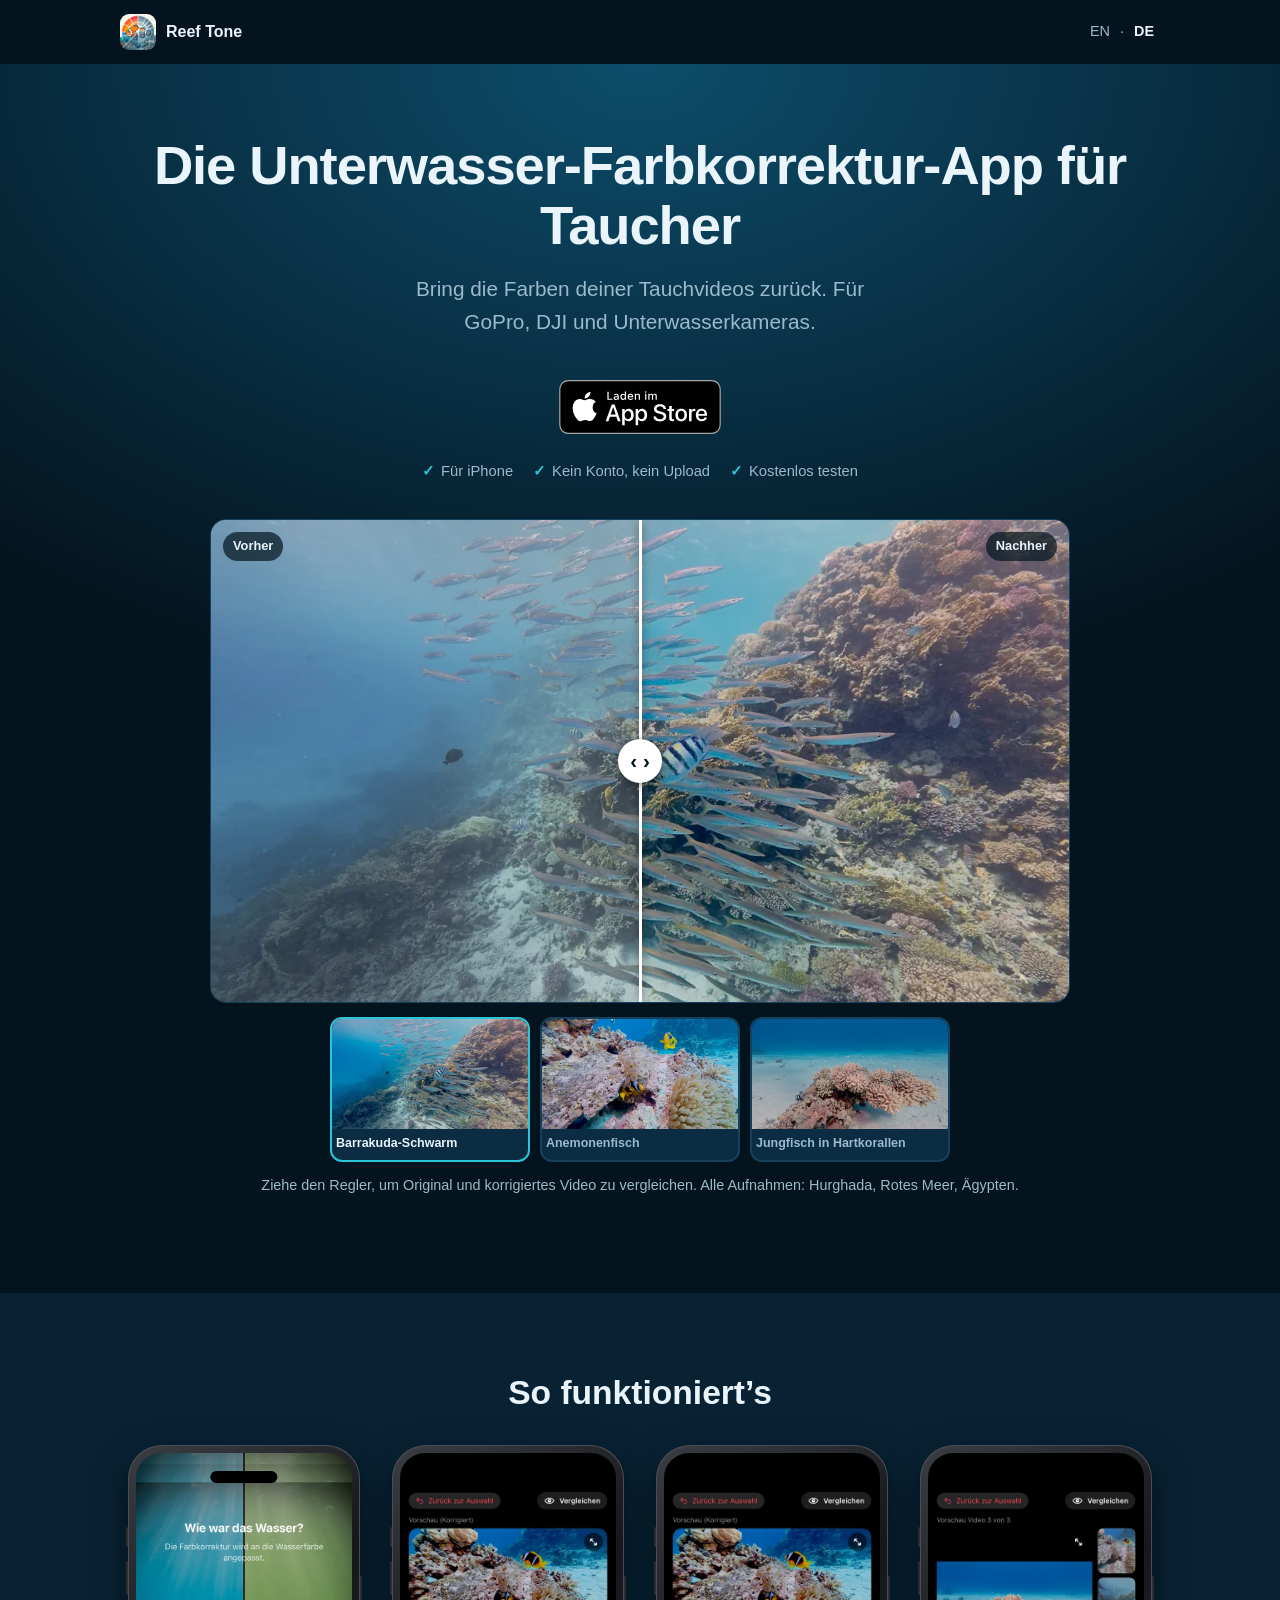
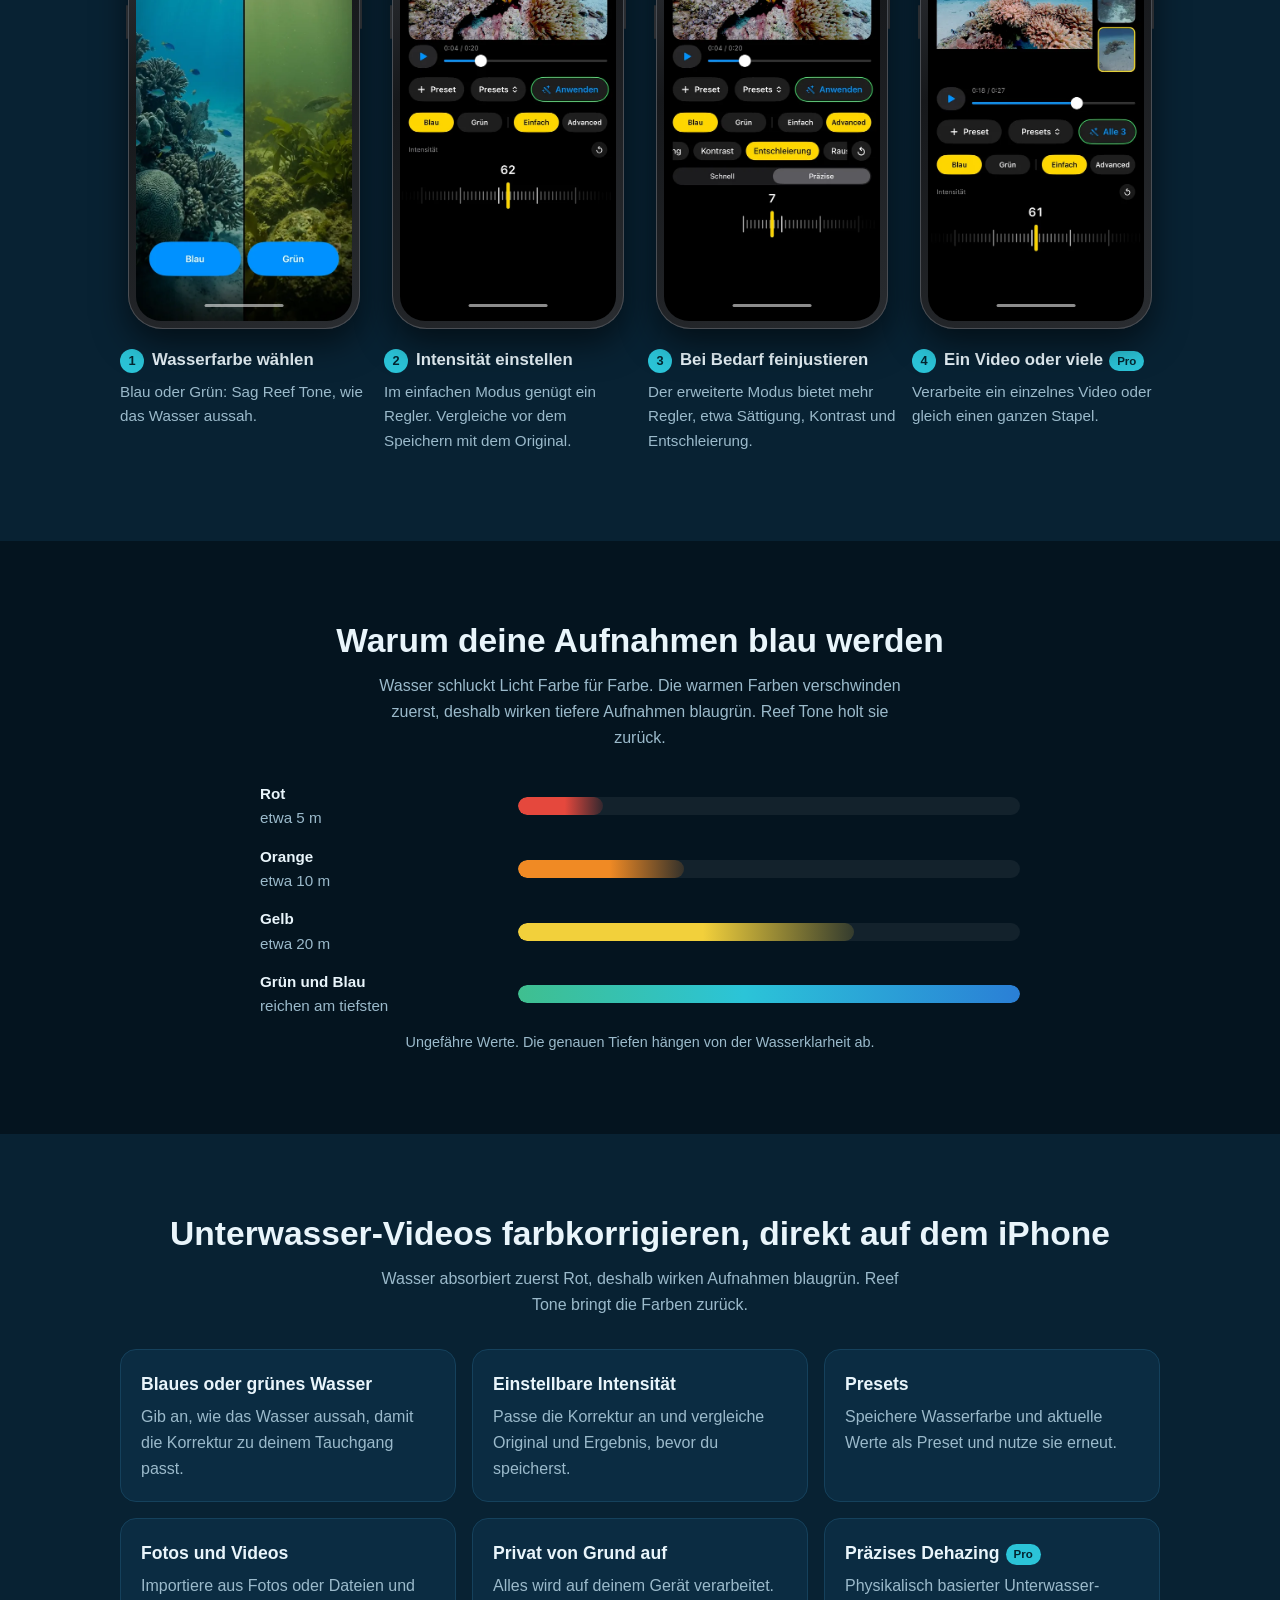
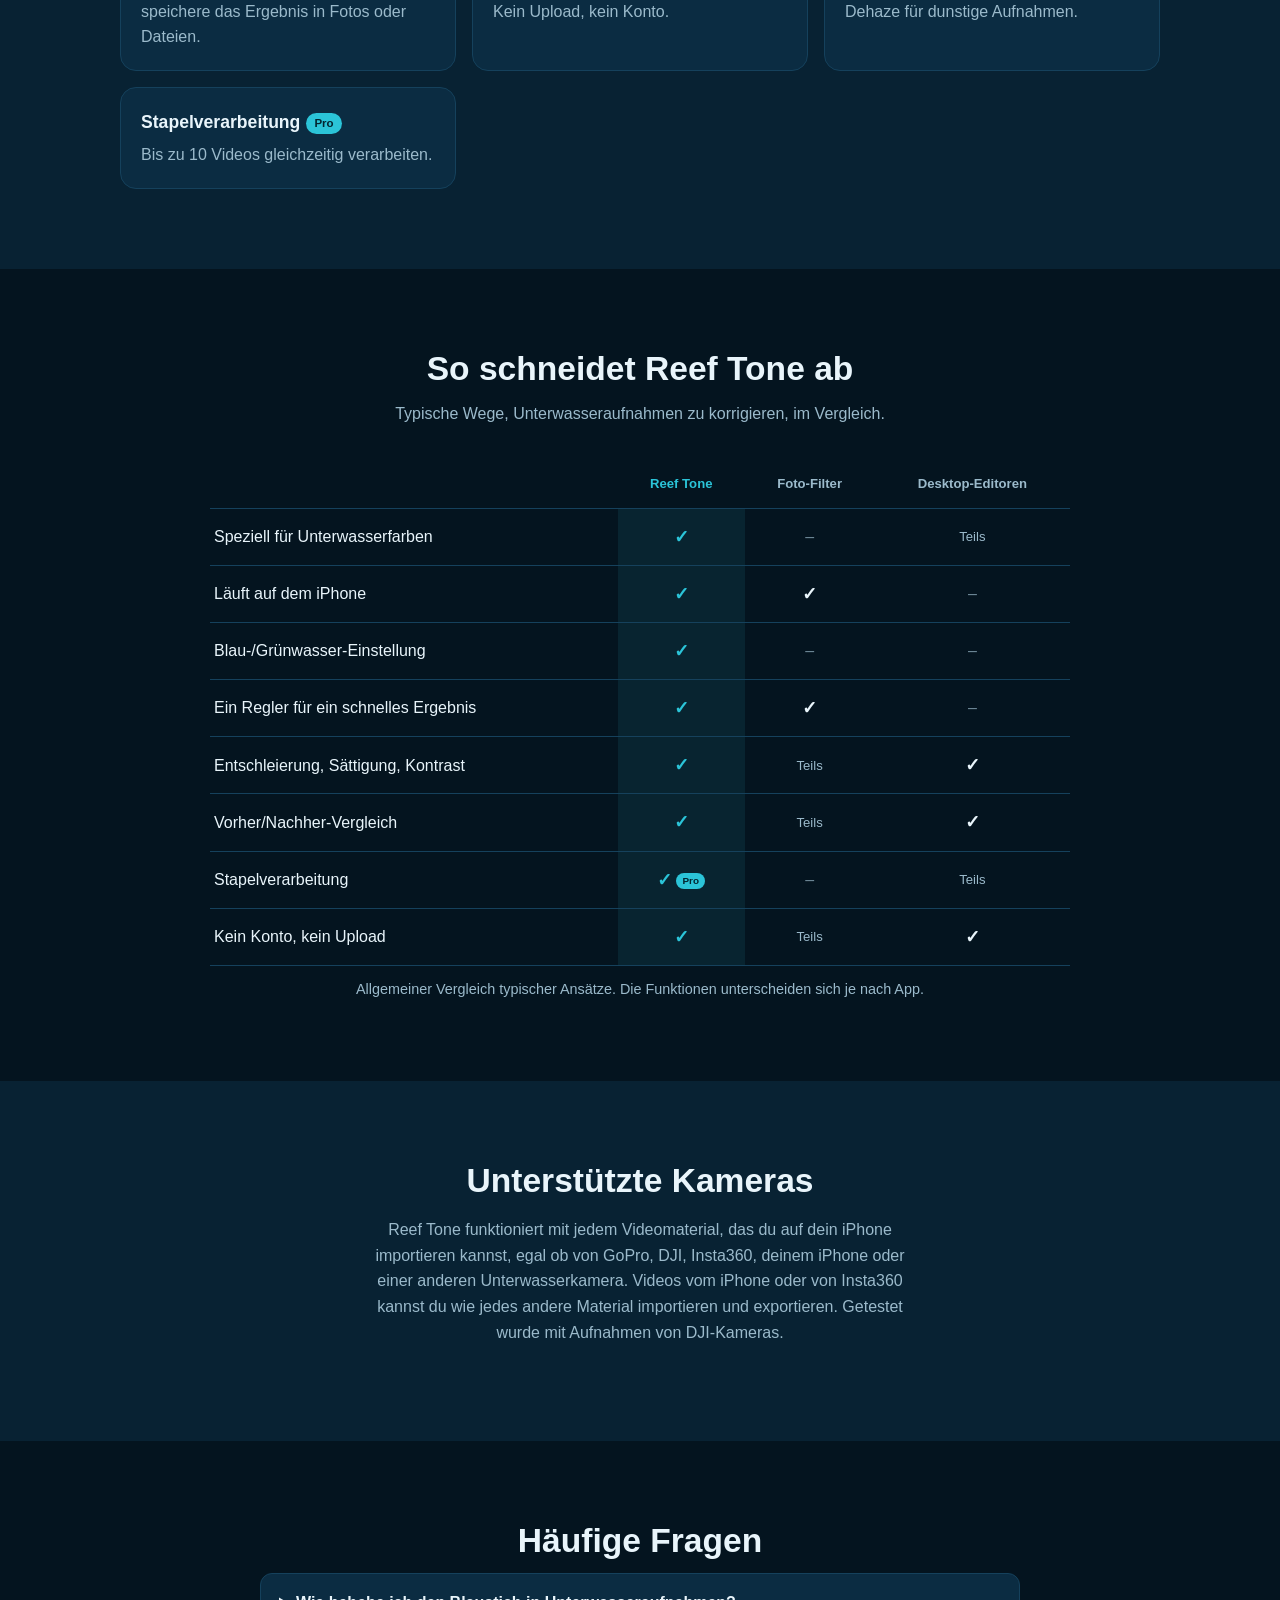
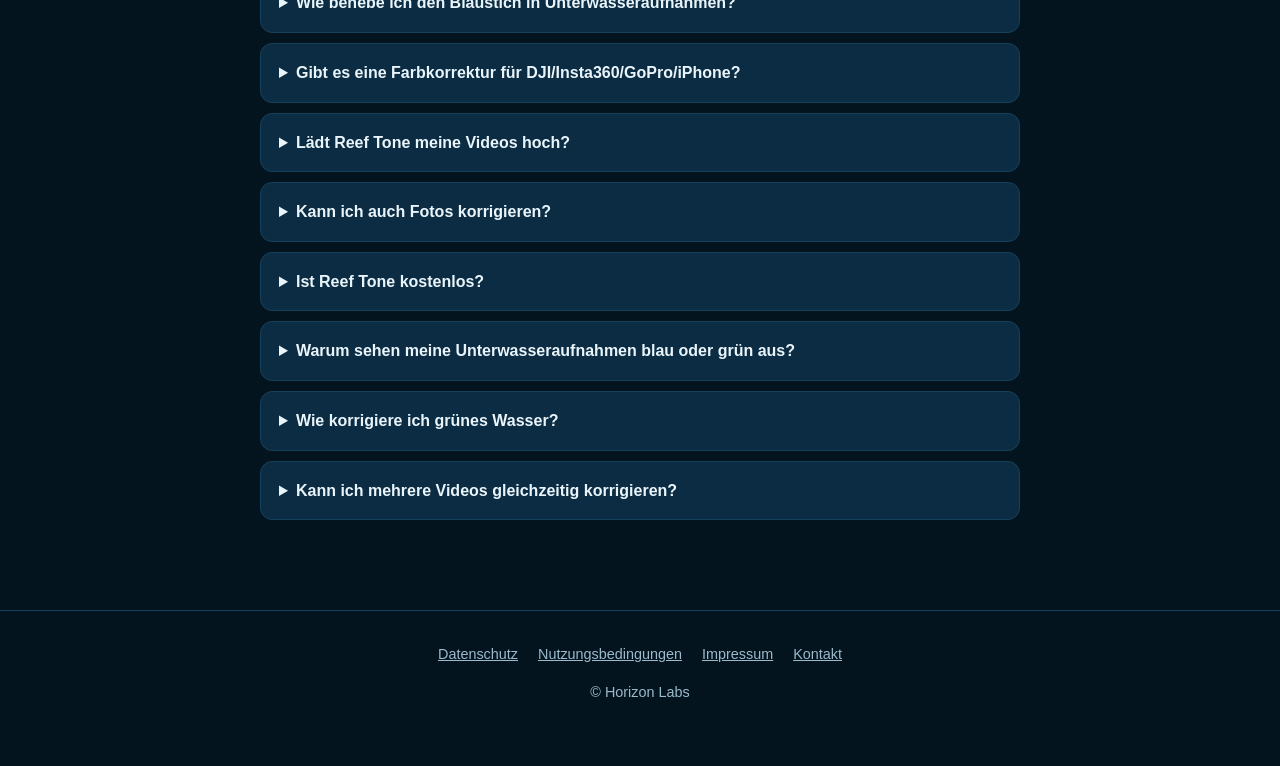
==== de/index.html @ a7989f88 "Switch site to custom domain reeftone.app" ====
<!doctype html>
<html lang="de">
<head>
<meta charset="utf-8">
<meta name="viewport" content="width=device-width, initial-scale=1">
<title>Reef Tone – Unterwasser-Farbkorrektur-App für Taucher</title>
<meta name="description" content="Bring die Farben deiner Tauchvideos zurück. Reef Tone korrigiert Unterwasser-Videos von GoPro, DJI und Unterwasserkameras direkt auf dem iPhone.">
<meta name="apple-itunes-app" content="app-id=6819774243, affiliate-data=pt=128971192&amp;ct=ReefTone_Landingpage">
<meta name="theme-color" content="#04141f">
<link rel="canonical" href="https://reeftone.app/de/">
<link rel="alternate" hreflang="en" href="https://reeftone.app/">
<link rel="alternate" hreflang="de" href="https://reeftone.app/de/">
<link rel="alternate" hreflang="x-default" href="https://reeftone.app/">
<meta property="og:type" content="website">
<meta property="og:site_name" content="Reef Tone">
<meta property="og:title" content="Reef Tone – Unterwasser-Farbkorrektur-App für Taucher">
<meta property="og:description" content="Bring die Farben deiner Tauchvideos zurück. Reef Tone korrigiert Unterwasser-Videos von GoPro, DJI und Unterwasserkameras direkt auf dem iPhone.">
<meta property="og:url" content="https://reeftone.app/de/">
<meta property="og:image" content="https://reeftone.app/assets/og-de.jpg">
<meta property="og:image:width" content="1200">
<meta property="og:image:height" content="630">
<meta property="og:image:alt" content="Reef Tone: Unterwasseraufnahme vor und nach der Farbkorrektur">
<meta property="og:locale" content="de_DE">
<meta property="og:locale:alternate" content="en_US">
<meta name="twitter:card" content="summary_large_image">
<meta name="twitter:title" content="Reef Tone – Unterwasser-Farbkorrektur-App für Taucher">
<meta name="twitter:description" content="Bring die Farben deiner Tauchvideos zurück. Reef Tone korrigiert Unterwasser-Videos von GoPro, DJI und Unterwasserkameras direkt auf dem iPhone.">
<meta name="twitter:image" content="https://reeftone.app/assets/og-de.jpg">
<script type="application/ld+json">
{
  "@context": "https://schema.org",
  "@graph": [
    {
      "@type": "SoftwareApplication",
      "name": "Reef Tone",
      "applicationCategory": "MultimediaApplication",
      "operatingSystem": "iOS",
      "description": "Farbkorrektur für Unterwasser-Videos und -Fotos. Wähle blaues oder grünes Wasser, stelle die Intensität ein und speichere das Ergebnis. Verarbeitung auf deinem Gerät.",
      "inLanguage": "de",
      "url": "https://reeftone.app/de/",
      "image": "https://reeftone.app/assets/app-icon-512.jpg",
      "installUrl": "https://apps.apple.com/app/id6819774243",
      "author": {
        "@type": "Organization",
        "name": "Horizon Labs"
      },
      "offers": {
        "@type": "Offer",
        "price": "0",
        "priceCurrency": "USD"
      },
      "screenshot": [
        "https://reeftone.app/assets/app-de-1.webp",
        "https://reeftone.app/assets/app-de-2.webp",
        "https://reeftone.app/assets/app-de-3.webp",
        "https://reeftone.app/assets/app-de-4.webp"
      ]
    },
    {
      "@type": "FAQPage",
      "inLanguage": "de",
      "mainEntity": [
        {
          "@type": "Question",
          "name": "Wie behebe ich den Blaustich in Unterwasseraufnahmen?",
          "acceptedAnswer": {
            "@type": "Answer",
            "text": "Importiere dein Video, wähle blaues oder grünes Wasser, stelle die Intensität ein und prüfe das Ergebnis im Vorher-Nachher-Vergleich. Wasser absorbiert zuerst rotes Licht, deshalb wirken unbearbeitete Aufnahmen blaugrün; Reef Tone gleicht das aus."
          }
        },
        {
          "@type": "Question",
          "name": "Gibt es eine Farbkorrektur für DJI/Insta360/GoPro/iPhone?",
          "acceptedAnswer": {
            "@type": "Answer",
            "text": "Ja. Reef Tone funktioniert mit jedem Videomaterial, das du aus Fotos oder Dateien importierst, und ist daher nicht an eine Kamera gebunden. Getestet wurde mit Aufnahmen von DJI-Kameras."
          }
        },
        {
          "@type": "Question",
          "name": "Lädt Reef Tone meine Videos hoch?",
          "acceptedAnswer": {
            "@type": "Answer",
            "text": "Nein. Fotos und Videos werden auf deinem Gerät verarbeitet. Es gibt keinen Upload und kein Konto."
          }
        },
        {
          "@type": "Question",
          "name": "Kann ich auch Fotos korrigieren?",
          "acceptedAnswer": {
            "@type": "Answer",
            "text": "Ja. Du kannst Fotos und Videos importieren. Das Ergebnis wird nur gespeichert, wenn du es selbst in deiner Fotomediathek oder in Dateien sicherst."
          }
        },
        {
          "@type": "Question",
          "name": "Ist Reef Tone kostenlos?",
          "acceptedAnswer": {
            "@type": "Answer",
            "text": "Die kostenlose Version ist in der Anzahl exportierbarer Videos begrenzt. Reef Tone Pro schaltet unbegrenzte Videos, präzises Dehazing und Stapelverarbeitung frei, als Abo oder Einmalkauf. Aktuelle Preise findest du im App Store."
          }
        },
        {
          "@type": "Question",
          "name": "Warum sehen meine Unterwasseraufnahmen blau oder grün aus?",
          "acceptedAnswer": {
            "@type": "Answer",
            "text": "Wasser schluckt Licht Farbe für Farbe. Rot verschwindet zuerst (nach etwa 5 m), danach Orange und Gelb, deshalb wirken tiefere Aufnahmen blaugrün. Reef Tone gleicht die verlorenen Farben aus."
          }
        },
        {
          "@type": "Question",
          "name": "Wie korrigiere ich grünes Wasser?",
          "acceptedAnswer": {
            "@type": "Answer",
            "text": "Wähle Grün, wenn das Wasser grün aussah. Reef Tone passt die Korrektur dann an grünes Wasser an. Du kannst die Intensität feinjustieren und das Ergebnis vor dem Speichern mit dem Vorher/Nachher-Vergleich prüfen."
          }
        },
        {
          "@type": "Question",
          "name": "Kann ich mehrere Videos gleichzeitig korrigieren?",
          "acceptedAnswer": {
            "@type": "Answer",
            "text": "Ja. Mit Reef Tone Pro verarbeitest du bis zu 10 Videos auf einmal im Stapel."
          }
        }
      ]
    }
  ]
}
</script>
<link rel="icon" href="../favicon.ico" sizes="any">
<link rel="icon" href="../favicon-32.png" type="image/png" sizes="32x32">
<link rel="apple-touch-icon" href="../apple-touch-icon.png">
<link rel="stylesheet" href="../style.css?v=8">
</head>
<body>
<a class="skip" href="#main">Zum Inhalt springen</a>

<header class="site-header">
  <div class="wrap">
    <a class="brand" href="./"><img src="../assets/app-icon.jpg" width="36" height="36" alt="">Reef Tone</a>
    <p class="lang" style="margin:0"><a href="../" hreflang="en" lang="en">EN</a> · <a href="./" hreflang="de" lang="de" aria-current="true">DE</a></p>
  </div>
</header>

<main id="main">
  <section class="hero" aria-labelledby="hero-title">
    <div class="wrap">
      <h1 id="hero-title">Die Unterwasser-Farbkorrektur-App für Taucher</h1>
      <p class="subline">Bring die Farben deiner Tauchvideos zurück. Für GoPro, DJI und Unterwasserkameras.</p>
      <a class="store-badge" href="https://apps.apple.com/de/app/apple-store/id6819774243?pt=128971192&amp;ct=ReefTone_Landingpage&amp;mt=8"><img src="../assets/app-store-badge-de.svg" width="162" height="54" alt="Laden im App Store"></a>
      <ul class="checks"><li>Für iPhone</li><li>Kein Konto, kein Upload</li><li>Kostenlos testen</li></ul>
      <div class="ba">
        <img class="ba-after" src="../assets/after-1280.webp" srcset="../assets/after-1280.webp 1280w, ../assets/after-1920.webp 1920w" sizes="(min-width: 900px) 860px, calc(100vw - 40px)" width="1920" height="1080" fetchpriority="high" alt="Riff mit einem Barrakuda-Schwarm, mit Reef Tone korrigiert: klarere Farben und mehr Kontrast">
        <img class="ba-before" src="../assets/before-1280.webp" srcset="../assets/before-1280.webp 1280w, ../assets/before-1920.webp 1920w" sizes="(min-width: 900px) 860px, calc(100vw - 40px)" width="1920" height="1080" alt="Riff mit einem Barrakuda-Schwarm, Originalaufnahme mit Blaugrau-Stich und Dunst">
        <span class="tag l">Vorher</span><span class="tag r">Nachher</span>
        <input type="range" min="0" max="100" value="50" aria-label="Vorher-Nachher-Vergleich">
      </div>

      <div class="thumbs" role="group" aria-label="Beispiel wählen"><button type="button" class="thumb" data-before="../assets/before" data-after="../assets/after" data-alt-before="Riff mit einem Barrakuda-Schwarm, Originalaufnahme mit Blaugrau-Stich und Dunst" data-alt-after="Riff mit einem Barrakuda-Schwarm, mit Reef Tone korrigiert: klarere Farben und mehr Kontrast" aria-pressed="true"><img src="../assets/thumb-barracuda.jpg" width="160" height="90" alt=""><span>Barrakuda-Schwarm</span></button><button type="button" class="thumb" data-before="../assets/ex-clown-before" data-after="../assets/ex-clown-after" data-alt-before="Anemonenfisch an einer Anemone, Originalaufnahme mit Blaugrün-Stich" data-alt-after="Anemonenfisch an einer Anemone, mit Reef Tone korrigiert: natürliche Farben zurück" aria-pressed="false"><img src="../assets/thumb-clown.jpg" width="160" height="90" alt=""><span>Anemonenfisch</span></button><button type="button" class="thumb" data-before="../assets/ex-juv-before" data-after="../assets/ex-juv-after" data-alt-before="Jungfisch über Hartkorallen, Originalaufnahme mit Blaustich" data-alt-after="Jungfisch über Hartkorallen, mit Reef Tone korrigiert: warme Farben zurück" aria-pressed="false"><img src="../assets/thumb-juv.jpg" width="160" height="90" alt=""><span>Jungfisch in Hartkorallen</span></button></div>
      <p class="caption">Ziehe den Regler, um Original und korrigiertes Video zu vergleichen. Alle Aufnahmen: Hurghada, Rotes Meer, Ägypten.</p>
    </div>
  </section>

  <section id="how" aria-labelledby="how-title">
    <div class="wrap">
      <h2 id="how-title">So funktioniert’s</h2>
      <ol class="steps">
        <li class="step"><div class="phone"><i class="b1"></i><i class="b2"></i><i class="b3"></i><i class="pw"></i><img src="../assets/app-de-1.webp?v=3" width="520" height="1127" loading="lazy" alt="Reef Tone fragt „Wie war das Wasser?“ mit den Auswahlfeldern Blau und Grün"></div><h3><span class="num">1</span>Wasserfarbe wählen</h3><p>Blau oder Grün: Sag Reef Tone, wie das Wasser aussah.</p></li>
        <li class="step"><div class="phone"><i class="b1"></i><i class="b2"></i><i class="b3"></i><i class="pw"></i><img src="../assets/app-de-2.webp?v=3" width="520" height="1127" loading="lazy" alt="Reef-Tone-Vorschau einer Anemonenfisch-Szene mit Intensitätsregler im einfachen Modus"></div><h3><span class="num">2</span>Intensität einstellen</h3><p>Im einfachen Modus genügt ein Regler. Vergleiche vor dem Speichern mit dem Original.</p></li>
        <li class="step"><div class="phone"><i class="b1"></i><i class="b2"></i><i class="b3"></i><i class="pw"></i><img src="../assets/app-de-3.webp?v=3" width="520" height="1127" loading="lazy" alt="Reef Tone im erweiterten Modus mit Reglern für Entschleierung"></div><h3><span class="num">3</span>Bei Bedarf feinjustieren</h3><p>Der erweiterte Modus bietet mehr Regler, etwa Sättigung, Kontrast und Entschleierung.</p></li>
        <li class="step"><div class="phone"><i class="b1"></i><i class="b2"></i><i class="b3"></i><i class="pw"></i><img src="../assets/app-de-4.webp?v=3" width="520" height="1127" loading="lazy" alt="Reef-Tone-Stapelvorschau, Video 3 von 3, mit der Schaltfläche Alle 3"></div><h3><span class="num">4</span>Ein Video oder viele<span class="badge">Pro</span></h3><p>Verarbeite ein einzelnes Video oder gleich einen ganzen Stapel.</p></li>
      </ol>
    </div>
  </section>

  <section id="why" aria-labelledby="why-title">
    <div class="wrap">
      <h2 id="why-title">Warum deine Aufnahmen blau werden</h2>
      <p class="lead">Wasser schluckt Licht Farbe für Farbe. Die warmen Farben verschwinden zuerst, deshalb wirken tiefere Aufnahmen blaugrün. Reef Tone holt sie zurück.</p>
      <ul class="depth" aria-label="Tiefe">
        <li class="depth-row"><span class="depth-label"><strong>Rot</strong> <span>etwa 5 m</span></span><span class="depth-track"><span class="depth-bar red" style="width:17%"></span></span></li>
        <li class="depth-row"><span class="depth-label"><strong>Orange</strong> <span>etwa 10 m</span></span><span class="depth-track"><span class="depth-bar orange" style="width:33%"></span></span></li>
        <li class="depth-row"><span class="depth-label"><strong>Gelb</strong> <span>etwa 20 m</span></span><span class="depth-track"><span class="depth-bar yellow" style="width:67%"></span></span></li>
        <li class="depth-row"><span class="depth-label"><strong>Grün und Blau</strong> <span>reichen am tiefsten</span></span><span class="depth-track"><span class="depth-bar blue" style="width:100%"></span></span></li>
      </ul>
      <p class="caption">Ungefähre Werte. Die genauen Tiefen hängen von der Wasserklarheit ab.</p>
    </div>
  </section>

  <section id="features" aria-labelledby="features-title">
    <div class="wrap">
      <h2 id="features-title">Unterwasser-Videos farbkorrigieren, direkt auf dem iPhone</h2>
      <p class="lead">Wasser absorbiert zuerst Rot, deshalb wirken Aufnahmen blaugrün. Reef Tone bringt die Farben zurück.</p>
      <ul class="grid">
        <li class="card"><h3>Blaues oder grünes Wasser</h3><p>Gib an, wie das Wasser aussah, damit die Korrektur zu deinem Tauchgang passt.</p></li>
        <li class="card"><h3>Einstellbare Intensität</h3><p>Passe die Korrektur an und vergleiche Original und Ergebnis, bevor du speicherst.</p></li>
        <li class="card"><h3>Presets</h3><p>Speichere Wasserfarbe und aktuelle Werte als Preset und nutze sie erneut.</p></li>
        <li class="card"><h3>Fotos und Videos</h3><p>Importiere aus Fotos oder Dateien und speichere das Ergebnis in Fotos oder Dateien.</p></li>
        <li class="card"><h3>Privat von Grund auf</h3><p>Alles wird auf deinem Gerät verarbeitet. Kein Upload, kein Konto.</p></li>
        <li class="card"><h3>Präzises Dehazing<span class="badge">Pro</span></h3><p>Physikalisch basierter Unterwasser-Dehaze für dunstige Aufnahmen.</p></li>
        <li class="card"><h3>Stapelverarbeitung<span class="badge">Pro</span></h3><p>Bis zu 10 Videos gleichzeitig verarbeiten.</p></li>
      </ul>
    </div>
  </section>

  <section id="compare-table" aria-labelledby="cmp-title">
    <div class="wrap">
      <h2 id="cmp-title">So schneidet Reef Tone ab</h2>
      <p class="lead">Typische Wege, Unterwasseraufnahmen zu korrigieren, im Vergleich.</p>
      <div class="table-wrap">
        <table class="cmp">
          <caption class="sr">Vergleich</caption>
          <thead><tr><td></td><th scope="col" class="us">Reef Tone</th><th scope="col">Foto-Filter</th><th scope="col">Desktop-Editoren</th></tr></thead>
          <tbody>
          <tr><th scope="row">Speziell für Unterwasserfarben</th><td class="y" aria-label="Ja">&#10003;</td><td class="n" aria-label="Nein">&ndash;</td><td class="s">Teils</td></tr>
          <tr><th scope="row">Läuft auf dem iPhone</th><td class="y" aria-label="Ja">&#10003;</td><td class="y" aria-label="Ja">&#10003;</td><td class="n" aria-label="Nein">&ndash;</td></tr>
          <tr><th scope="row">Blau-/Grünwasser-Einstellung</th><td class="y" aria-label="Ja">&#10003;</td><td class="n" aria-label="Nein">&ndash;</td><td class="n" aria-label="Nein">&ndash;</td></tr>
          <tr><th scope="row">Ein Regler für ein schnelles Ergebnis</th><td class="y" aria-label="Ja">&#10003;</td><td class="y" aria-label="Ja">&#10003;</td><td class="n" aria-label="Nein">&ndash;</td></tr>
          <tr><th scope="row">Entschleierung, Sättigung, Kontrast</th><td class="y" aria-label="Ja">&#10003;</td><td class="s">Teils</td><td class="y" aria-label="Ja">&#10003;</td></tr>
          <tr><th scope="row">Vorher/Nachher-Vergleich</th><td class="y" aria-label="Ja">&#10003;</td><td class="s">Teils</td><td class="y" aria-label="Ja">&#10003;</td></tr>
          <tr><th scope="row">Stapelverarbeitung</th><td class="y" aria-label="Ja">&#10003;<span class="badge">Pro</span></td><td class="n" aria-label="Nein">&ndash;</td><td class="s">Teils</td></tr>
          <tr><th scope="row">Kein Konto, kein Upload</th><td class="y" aria-label="Ja">&#10003;</td><td class="s">Teils</td><td class="y" aria-label="Ja">&#10003;</td></tr>
          </tbody>
        </table>
      </div>
      <p class="caption">Allgemeiner Vergleich typischer Ansätze. Die Funktionen unterscheiden sich je nach App.</p>
    </div>
  </section>

  <section id="cameras" aria-labelledby="cameras-title">
    <div class="wrap">
      <h2 id="cameras-title">Unterstützte Kameras</h2>
      <div class="cameras">
        <p>Reef Tone funktioniert mit jedem Videomaterial, das du auf dein iPhone importieren kannst, egal ob von GoPro, DJI, Insta360, deinem iPhone oder einer anderen Unterwasserkamera. Videos vom iPhone oder von Insta360 kannst du wie jedes andere Material importieren und exportieren. Getestet wurde mit Aufnahmen von DJI-Kameras.</p>
      </div>
    </div>
  </section>

  <section id="faq" aria-labelledby="faq-title">
    <div class="wrap">
      <h2 id="faq-title">Häufige Fragen</h2>
      <div class="faq">
        <details><summary>Wie behebe ich den Blaustich in Unterwasseraufnahmen?</summary><p>Importiere dein Video, wähle blaues oder grünes Wasser, stelle die Intensität ein und prüfe das Ergebnis im Vorher-Nachher-Vergleich. Wasser absorbiert zuerst rotes Licht, deshalb wirken unbearbeitete Aufnahmen blaugrün; Reef Tone gleicht das aus.</p></details>
        <details><summary>Gibt es eine Farbkorrektur für DJI/Insta360/GoPro/iPhone?</summary><p>Ja. Reef Tone funktioniert mit jedem Videomaterial, das du aus Fotos oder Dateien importierst, und ist daher nicht an eine Kamera gebunden. Getestet wurde mit Aufnahmen von DJI-Kameras.</p></details>
        <details><summary>Lädt Reef Tone meine Videos hoch?</summary><p>Nein. Fotos und Videos werden auf deinem Gerät verarbeitet. Es gibt keinen Upload und kein Konto.</p></details>
        <details><summary>Kann ich auch Fotos korrigieren?</summary><p>Ja. Du kannst Fotos und Videos importieren. Das Ergebnis wird nur gespeichert, wenn du es selbst in deiner Fotomediathek oder in Dateien sicherst.</p></details>
        <details><summary>Ist Reef Tone kostenlos?</summary><p>Die kostenlose Version ist in der Anzahl exportierbarer Videos begrenzt. Reef Tone Pro schaltet unbegrenzte Videos, präzises Dehazing und Stapelverarbeitung frei, als Abo oder Einmalkauf. Aktuelle Preise findest du im App Store.</p></details>
        <details><summary>Warum sehen meine Unterwasseraufnahmen blau oder grün aus?</summary><p>Wasser schluckt Licht Farbe für Farbe. Rot verschwindet zuerst (nach etwa 5 m), danach Orange und Gelb, deshalb wirken tiefere Aufnahmen blaugrün. Reef Tone gleicht die verlorenen Farben aus.</p></details>
        <details><summary>Wie korrigiere ich grünes Wasser?</summary><p>Wähle Grün, wenn das Wasser grün aussah. Reef Tone passt die Korrektur dann an grünes Wasser an. Du kannst die Intensität feinjustieren und das Ergebnis vor dem Speichern mit dem Vorher/Nachher-Vergleich prüfen.</p></details>
        <details><summary>Kann ich mehrere Videos gleichzeitig korrigieren?</summary><p>Ja. Mit Reef Tone Pro verarbeitest du bis zu 10 Videos auf einmal im Stapel.</p></details>
      </div>
    </div>
  </section>
</main>

<footer class="site-footer">
  <div class="wrap">
    <nav aria-label="Rechtliches">
      <a href="https://horizonlabsdev.github.io/ReefTone/privacy.html">Datenschutz</a>
      <a href="https://horizonlabsdev.github.io/ReefTone/terms.html">Nutzungsbedingungen</a>
      <a href="impressum.html">Impressum</a>
      <a href="mailto:horizonlabs.dev@gmail.com">Kontakt</a>
    </nav>
    <p>&copy; Horizon Labs</p>
  </div>
</footer>
<script>
document.querySelectorAll('.ba').forEach(function (el) {
  var r = el.querySelector('input');
  r.addEventListener('input', function () { el.style.setProperty('--pos', r.value + '%'); });
});
document.querySelectorAll('.thumb').forEach(function (btn) {
  btn.addEventListener('click', function () {
    var ba = document.querySelector('.ba'), a = ba.querySelector('.ba-after'), b = ba.querySelector('.ba-before');
    var d = btn.dataset;
    a.src = d.after + '-1280.webp'; a.srcset = d.after + '-1280.webp 1280w, ' + d.after + '-1920.webp 1920w'; a.alt = d.altAfter;
    b.src = d.before + '-1280.webp'; b.srcset = d.before + '-1280.webp 1280w, ' + d.before + '-1920.webp 1920w'; b.alt = d.altBefore;
    document.querySelectorAll('.thumb').forEach(function (t) { t.setAttribute('aria-pressed', t === btn ? 'true' : 'false'); });
  });
});
</script>
</body>
</html>
---- style.css ----
/* Reef Tone landing page – plain CSS, system fonts, mobile-first */
:root {
  --bg: #04141f;
  --bg-2: #082233;
  --card: #0b2c42;
  --line: #15415c;
  --text: #e9f5fb;
  --muted: #9bbacb;
  --accent: #2bc4d8;
  --accent-ink: #032530;
  --radius: 16px;
  --max: 1080px;
  --font: -apple-system, BlinkMacSystemFont, "Segoe UI", Roboto, "Helvetica Neue", Arial, sans-serif;
}

*, *::before, *::after { box-sizing: border-box; }
html { scroll-behavior: smooth; -webkit-text-size-adjust: 100%; }
body {
  margin: 0;
  background: var(--bg);
  color: var(--text);
  font: 400 1rem/1.6 var(--font);
}
img { max-width: 100%; height: auto; display: block; }
a { color: var(--accent); }
a:focus-visible, button:focus-visible, input:focus-visible {
  outline: 3px solid var(--accent);
  outline-offset: 3px;
}

.wrap { width: 100%; max-width: var(--max); margin: 0 auto; padding: 0 20px; }
.skip {
  position: absolute; left: -999px; top: 8px;
  background: var(--accent); color: var(--accent-ink); padding: 8px 12px; border-radius: 8px;
}
.skip:focus { left: 8px; z-index: 10; }

/* Header */
.site-header { padding: 14px 0; }
.site-header .wrap { display: flex; align-items: center; justify-content: space-between; gap: 12px; }
.brand { display: inline-flex; align-items: center; gap: 10px; color: var(--text); text-decoration: none; font-weight: 700; }
.brand img { width: 36px; height: 36px; border-radius: 9px; }
.lang { font-size: .9rem; color: var(--muted); }
.lang a { color: var(--muted); text-decoration: none; padding: 4px 6px; }
.lang a[aria-current="true"] { color: var(--text); font-weight: 700; }

/* Hero */
.hero {
  padding: 28px 0 56px;
  background: radial-gradient(120% 80% at 50% 0%, #0d4d6b 0%, var(--bg) 65%);
  text-align: center;
}
h1 { font-size: clamp(2rem, 7vw, 3.4rem); line-height: 1.1; margin: 0 0 16px; letter-spacing: -.02em; }
.subline { font-size: clamp(1.05rem, 3.2vw, 1.3rem); color: var(--muted); max-width: 40ch; margin: 0 auto 28px; }

.btn {
  display: inline-flex; align-items: center; justify-content: center; gap: 8px;
  min-height: 52px; padding: 0 28px; border-radius: 14px;
  background: var(--accent); color: var(--accent-ink);
  font-weight: 700; font-size: 1.05rem; text-decoration: none;
}
.btn:hover { filter: brightness(1.08); }
/* Official Apple badge: unmodified, with clear space of 1/4 of its height around it */
.store-badge { display: inline-block; padding: 14px; line-height: 0; }
.store-badge img { width: 162px; height: 54px; }
.store-badge:hover { filter: brightness(1.1); }
.checks { display: flex; flex-wrap: wrap; justify-content: center; gap: 6px 20px; list-style: none; margin: 4px 0 36px; padding: 0; font-size: .92rem; color: var(--muted); }
.checks li::before { content: "\2713"; color: var(--accent); font-weight: 700; margin-right: 6px; }

/* Sections */
section { padding: 56px 0; }
section:nth-of-type(even) { background: var(--bg-2); }
h2 { font-size: clamp(1.5rem, 5vw, 2.1rem); line-height: 1.2; margin: 0 0 12px; text-align: center; }
.lead { color: var(--muted); text-align: center; max-width: 60ch; margin: 0 auto 32px; }

/* Footer */
.site-footer { padding: 32px 0 48px; color: var(--muted); font-size: .9rem; text-align: center; border-top: 1px solid var(--line); }
.site-footer a { color: var(--muted); }
.site-footer nav { display: flex; flex-wrap: wrap; justify-content: center; gap: 8px 20px; margin-bottom: 12px; }

@media (min-width: 720px) {
  .hero { padding: 72px 0 96px; }
  section { padding: 80px 0; }
}

/* Before/After slider */
.ba {
  --pos: 50%;
  position: relative; max-width: 860px; margin: 0 auto;
  aspect-ratio: 16 / 9; overflow: hidden; border-radius: var(--radius);
  border: 1px solid var(--line); background: var(--card); touch-action: pan-y;
}
.ba img { position: absolute; inset: 0; width: 100%; height: 100%; object-fit: cover; }
.ba .ba-before { clip-path: inset(0 calc(100% - var(--pos)) 0 0); }
.ba::after {
  content: ""; position: absolute; top: 0; bottom: 0; left: var(--pos);
  width: 3px; margin-left: -1.5px; background: #fff; box-shadow: 0 0 8px rgba(0,0,0,.5); pointer-events: none;
}
.ba .tag {
  position: absolute; top: 12px; padding: 4px 10px; border-radius: 999px;
  background: rgba(3,20,31,.7); font-size: .8rem; font-weight: 600; z-index: 1;
}
.ba .tag.l { left: 12px; } .ba .tag.r { right: 12px; }
.ba input[type=range] {
  position: absolute; inset: 0; width: 100%; height: 100%; margin: 0;
  opacity: 0; cursor: ew-resize; z-index: 2;
}
/* Visible drag handle */
.ba::before {
  content: "\2039  \203A"; position: absolute; z-index: 1; top: 50%; left: var(--pos);
  width: 44px; height: 44px; margin: -22px 0 0 -22px; border-radius: 50%;
  display: flex; align-items: center; justify-content: center; white-space: pre;
  background: #fff; color: #04141f; font: 700 1.3rem/1 var(--font);
  box-shadow: 0 2px 10px rgba(0,0,0,.45); pointer-events: none;
}
.ba:focus-within { outline: 3px solid var(--accent); outline-offset: 3px; }
.caption { text-align: center; color: var(--muted); font-size: .9rem; margin: 12px 0 0; }

/* Features */
.grid { display: grid; gap: 16px; grid-template-columns: 1fr; list-style: none; margin: 0; padding: 0; }
.card { background: var(--card); border: 1px solid var(--line); border-radius: var(--radius); padding: 20px; }
.card h3 { margin: 0 0 6px; font-size: 1.1rem; }
.card p { margin: 0; color: var(--muted); }
.badge { display: inline-block; margin-left: 6px; padding: 1px 8px; border-radius: 999px; background: var(--accent); color: var(--accent-ink); font-size: .72rem; font-weight: 700; vertical-align: middle; }

/* Cameras */
.cameras { max-width: 60ch; margin: 0 auto; text-align: center; color: var(--muted); }
.placeholder { border: 2px dashed var(--line); border-radius: var(--radius); padding: 24px; }

/* FAQ */
.faq { max-width: 760px; margin: 0 auto; }
.faq details { background: var(--card); border: 1px solid var(--line); border-radius: 12px; margin-bottom: 10px; }
.faq summary { cursor: pointer; padding: 16px 18px; font-weight: 600; list-style-position: inside; }
.faq details p { margin: 0; padding: 0 18px 16px; color: var(--muted); }

@media (min-width: 720px) {
  .grid { grid-template-columns: repeat(2, 1fr); }
}
@media (min-width: 980px) {
  .grid { grid-template-columns: repeat(3, 1fr); }
}

/* Example picker under the before/after slider */
.thumbs { display: flex; justify-content: center; gap: 10px; max-width: 860px; margin: 14px auto 0; }
.thumb { display: flex; flex-direction: column; justify-content: flex-start; flex: 1 1 0; max-width: 200px; padding: 0; background: var(--card); color: var(--muted); border: 2px solid var(--line); border-radius: 12px; overflow: hidden; cursor: pointer; font: 600 .78rem/1.3 var(--font); text-align: center; }
.thumb img { width: 100%; height: auto; aspect-ratio: 16 / 9; object-fit: cover; }
.thumb span { display: block; flex: 1; padding: 6px 4px 8px; }
.thumb[aria-pressed="true"] { border-color: var(--accent); color: var(--text); }

/* How it works: app screenshots */
.steps { list-style: none; margin: 32px 0 0; padding: 0; display: flex; gap: 16px; overflow-x: auto; scroll-snap-type: x mandatory; -webkit-overflow-scrolling: touch; padding-bottom: 8px; }
.step { flex: 0 0 68%; max-width: 280px; scroll-snap-align: center; }
/* Generic CSS iPhone frame (no Apple artwork): bezel, Dynamic Island, side buttons, home bar */
.phone { position: relative; margin: 0 8px 18px; padding: 3.2%; background: linear-gradient(145deg, #3a3d42, #16181b 40%, #2a2d31); border-radius: 15% / 6.9%; box-shadow: 0 0 0 1px #4a4e54 inset, 0 14px 34px rgba(0,0,0,.55); }
.phone img { display: block; width: 100%; height: auto; aspect-ratio: 520 / 1127; border-radius: 11.6% / 5.3%; background: #000; }
.phone::before { content: ""; position: absolute; z-index: 1; top: 5.4%; left: 50%; width: 29%; height: 2.5%; transform: translateX(-50%); background: #000; border-radius: 999px; }
.phone::after { content: ""; position: absolute; z-index: 1; bottom: 4.6%; left: 50%; width: 34%; height: .5%; min-height: 3px; transform: translateX(-50%); background: rgba(255,255,255,.55); border-radius: 999px; }
.phone i { position: absolute; width: 1.2%; background: #2a2d31; border-radius: 2px; }
.phone i.b1 { left: -1%; top: 17%; height: 4%; }
.phone i.b2 { left: -1%; top: 24%; height: 7%; }
.phone i.b3 { left: -1%; top: 33%; height: 7%; }
.phone i.pw { right: -1%; top: 27%; height: 11%; }
.step h3 { margin: 0 0 6px; font-size: 1.05rem; }
.step .num { display: inline-flex; align-items: center; justify-content: center; width: 24px; height: 24px; margin-right: 8px; border-radius: 50%; background: var(--accent); color: var(--accent-ink); font-size: .8rem; }
.step p { margin: 0; color: var(--muted); font-size: .95rem; }
@media (min-width: 720px) {
  .steps { display: grid; grid-template-columns: repeat(4, 1fr); overflow: visible; }
  .step { max-width: none; }
}

/* Physics: how far each color travels in water */
.depth { list-style: none; margin: 0 auto; padding: 0; max-width: 760px; display: grid; gap: 14px; }
.depth-row { display: grid; grid-template-columns: 1fr; gap: 6px; }
.depth-label { display: flex; justify-content: space-between; gap: 12px; font-size: .95rem; }
.depth-label span { color: var(--muted); }
.depth-track { display: block; height: 18px; border-radius: 999px; background: rgba(255,255,255,.06); overflow: hidden; }
.depth-bar { display: block; height: 100%; border-radius: 999px; }
.depth-bar.red { background: linear-gradient(90deg, #e5483d 55%, rgba(229,72,61,.15)); }
.depth-bar.orange { background: linear-gradient(90deg, #f08a24 55%, rgba(240,138,36,.15)); }
.depth-bar.yellow { background: linear-gradient(90deg, #f2d03b 55%, rgba(242,208,59,.15)); }
.depth-bar.blue { background: linear-gradient(90deg, #3fbf8f, #2bc4d8 45%, #2a7fd6); }
@media (min-width: 720px) {
  .depth-row { grid-template-columns: 240px 1fr; align-items: center; gap: 18px; }
  .depth-label { flex-direction: column; gap: 0; }
}

/* Comparison table */
.sr { position: absolute; width: 1px; height: 1px; overflow: hidden; clip: rect(0 0 0 0); white-space: nowrap; }
.table-wrap { max-width: 860px; margin: 0 auto; overflow-x: auto; }
.cmp { width: 100%; border-collapse: collapse; font-size: .9rem; }
.cmp th, .cmp td { padding: 11px 8px; border-bottom: 1px solid var(--line); text-align: center; }
.cmp thead th { color: var(--muted); font-weight: 600; font-size: .82rem; }
.cmp thead th.us { color: var(--accent); }
.cmp tbody th { text-align: left; font-weight: 500; padding-left: 4px; }
.cmp td.y { color: var(--text); font-weight: 700; font-size: 1.1rem; }
.cmp tbody td:nth-child(2) { background: rgba(43,196,216,.09); }
.cmp tbody td:nth-child(2).y { color: var(--accent); }
.cmp td.n { color: var(--muted); opacity: .7; }
.cmp td.s { color: var(--muted); font-size: .82rem; }
.cmp .badge { margin-left: 4px; font-size: .62rem; padding: 0 6px; }
@media (min-width: 720px) { .cmp { font-size: 1rem; } .cmp th, .cmp td { padding: 14px 12px; } }

/* Legal notice page */
.legal { padding: 48px 0 72px; }
.legal .wrap { max-width: 720px; }
.legal h1 { font-size: clamp(1.8rem, 6vw, 2.4rem); margin: 0 0 8px; }
.legal h2 { font-size: 1.15rem; text-align: left; margin: 28px 0 6px; }
.legal p { margin: 0 0 10px; }
.legal .meta { color: var(--muted); font-size: .9rem; }
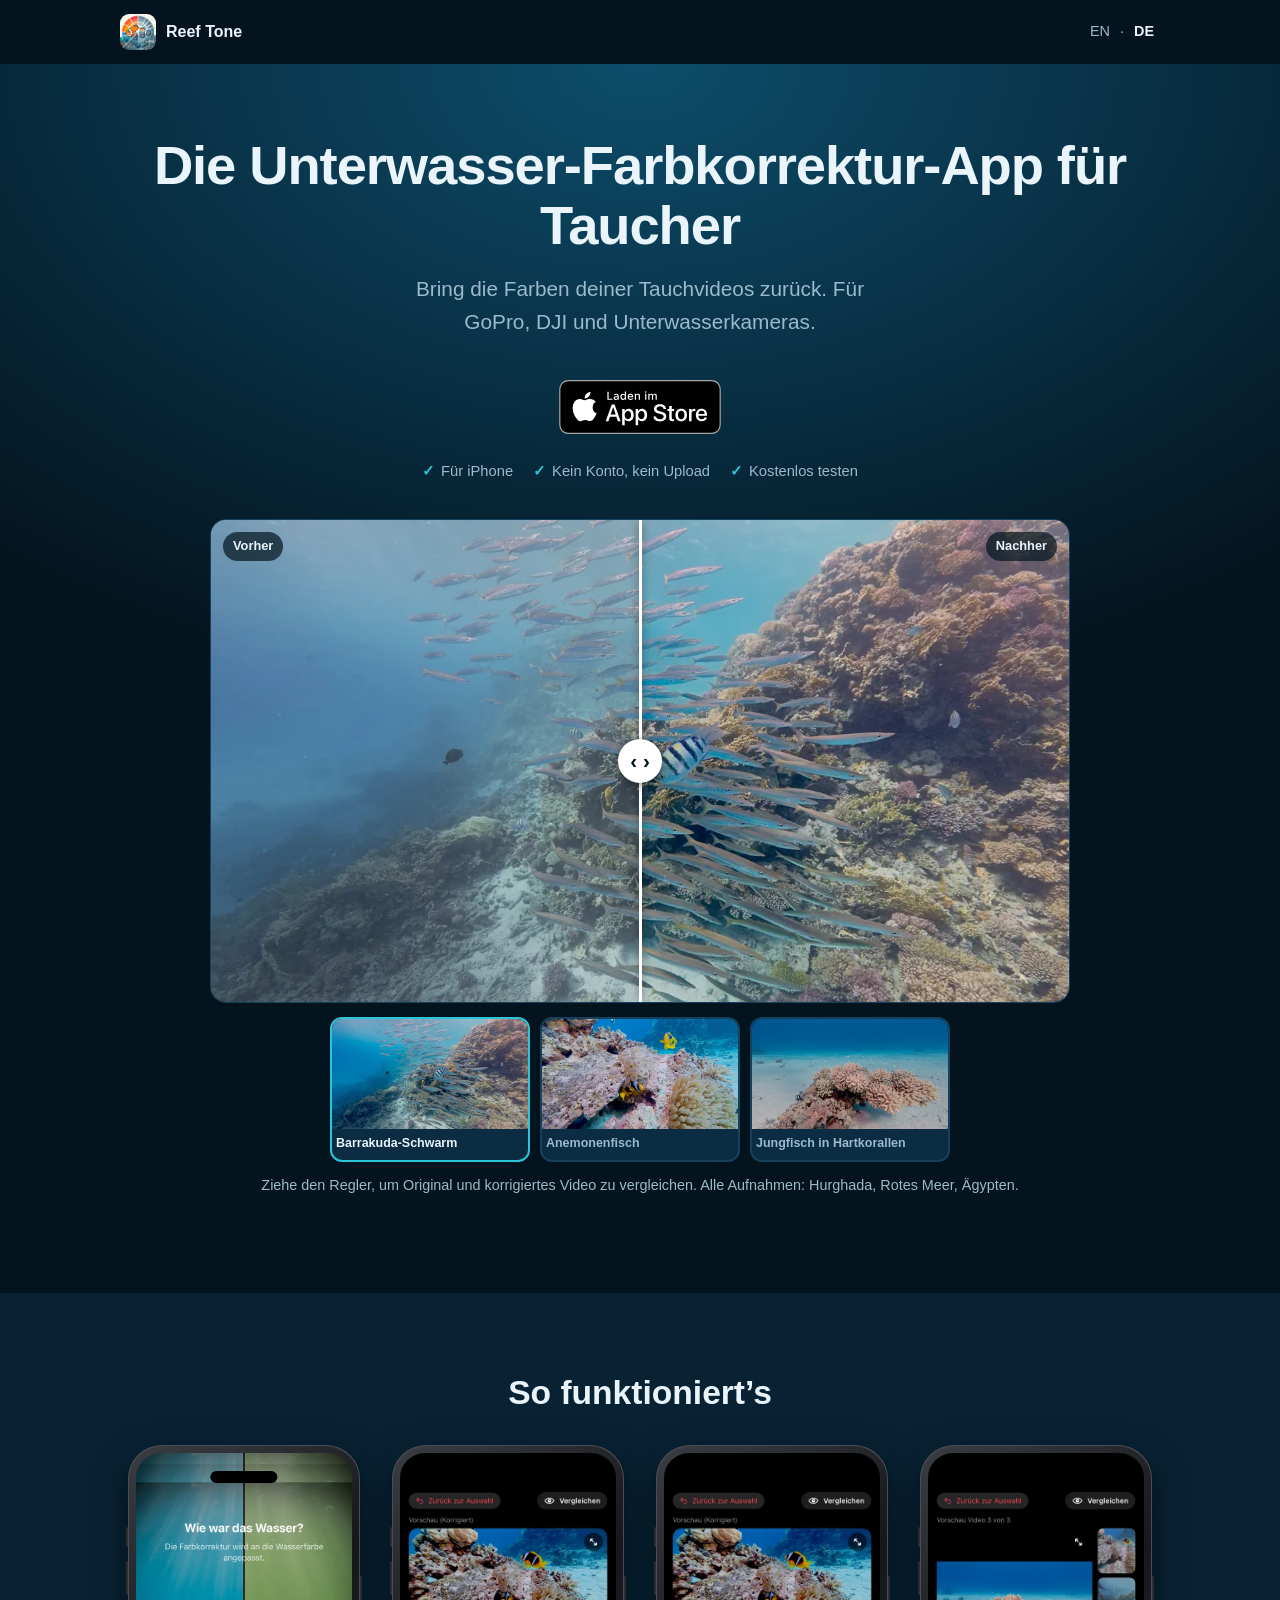
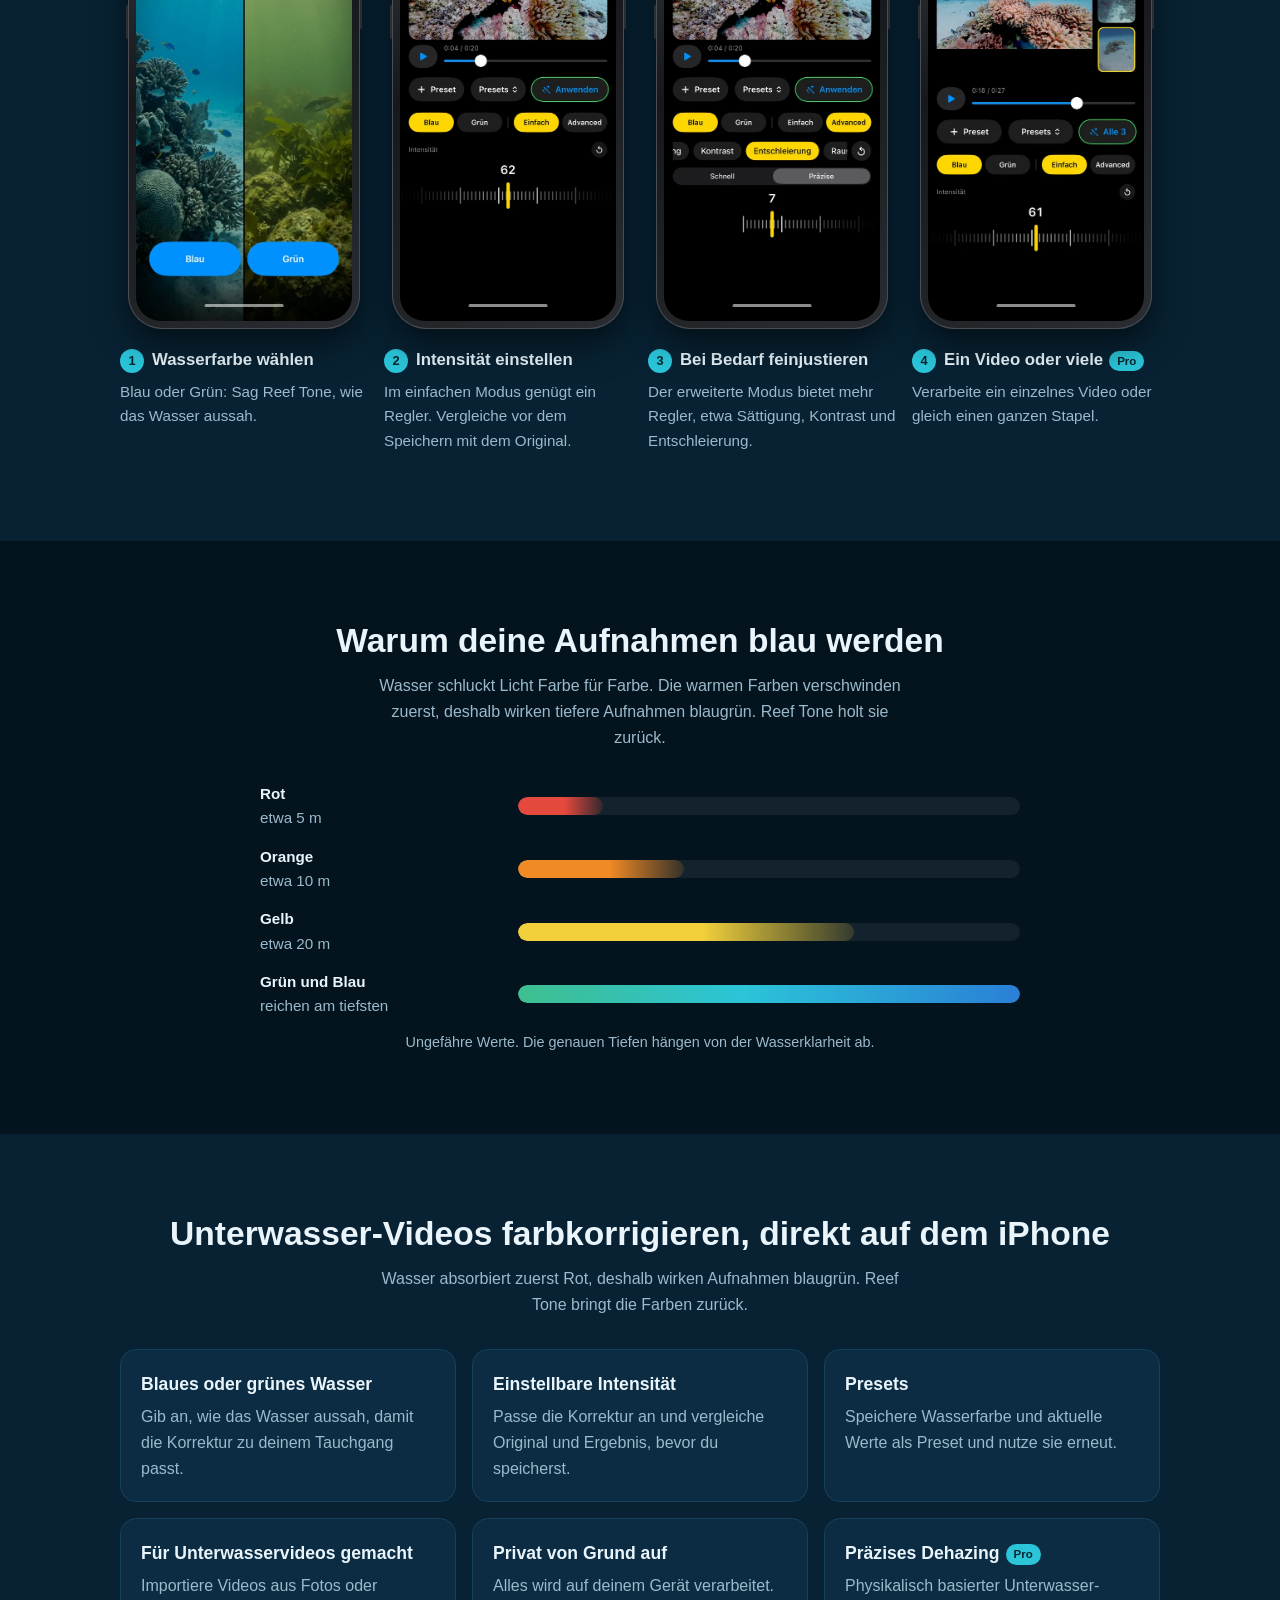
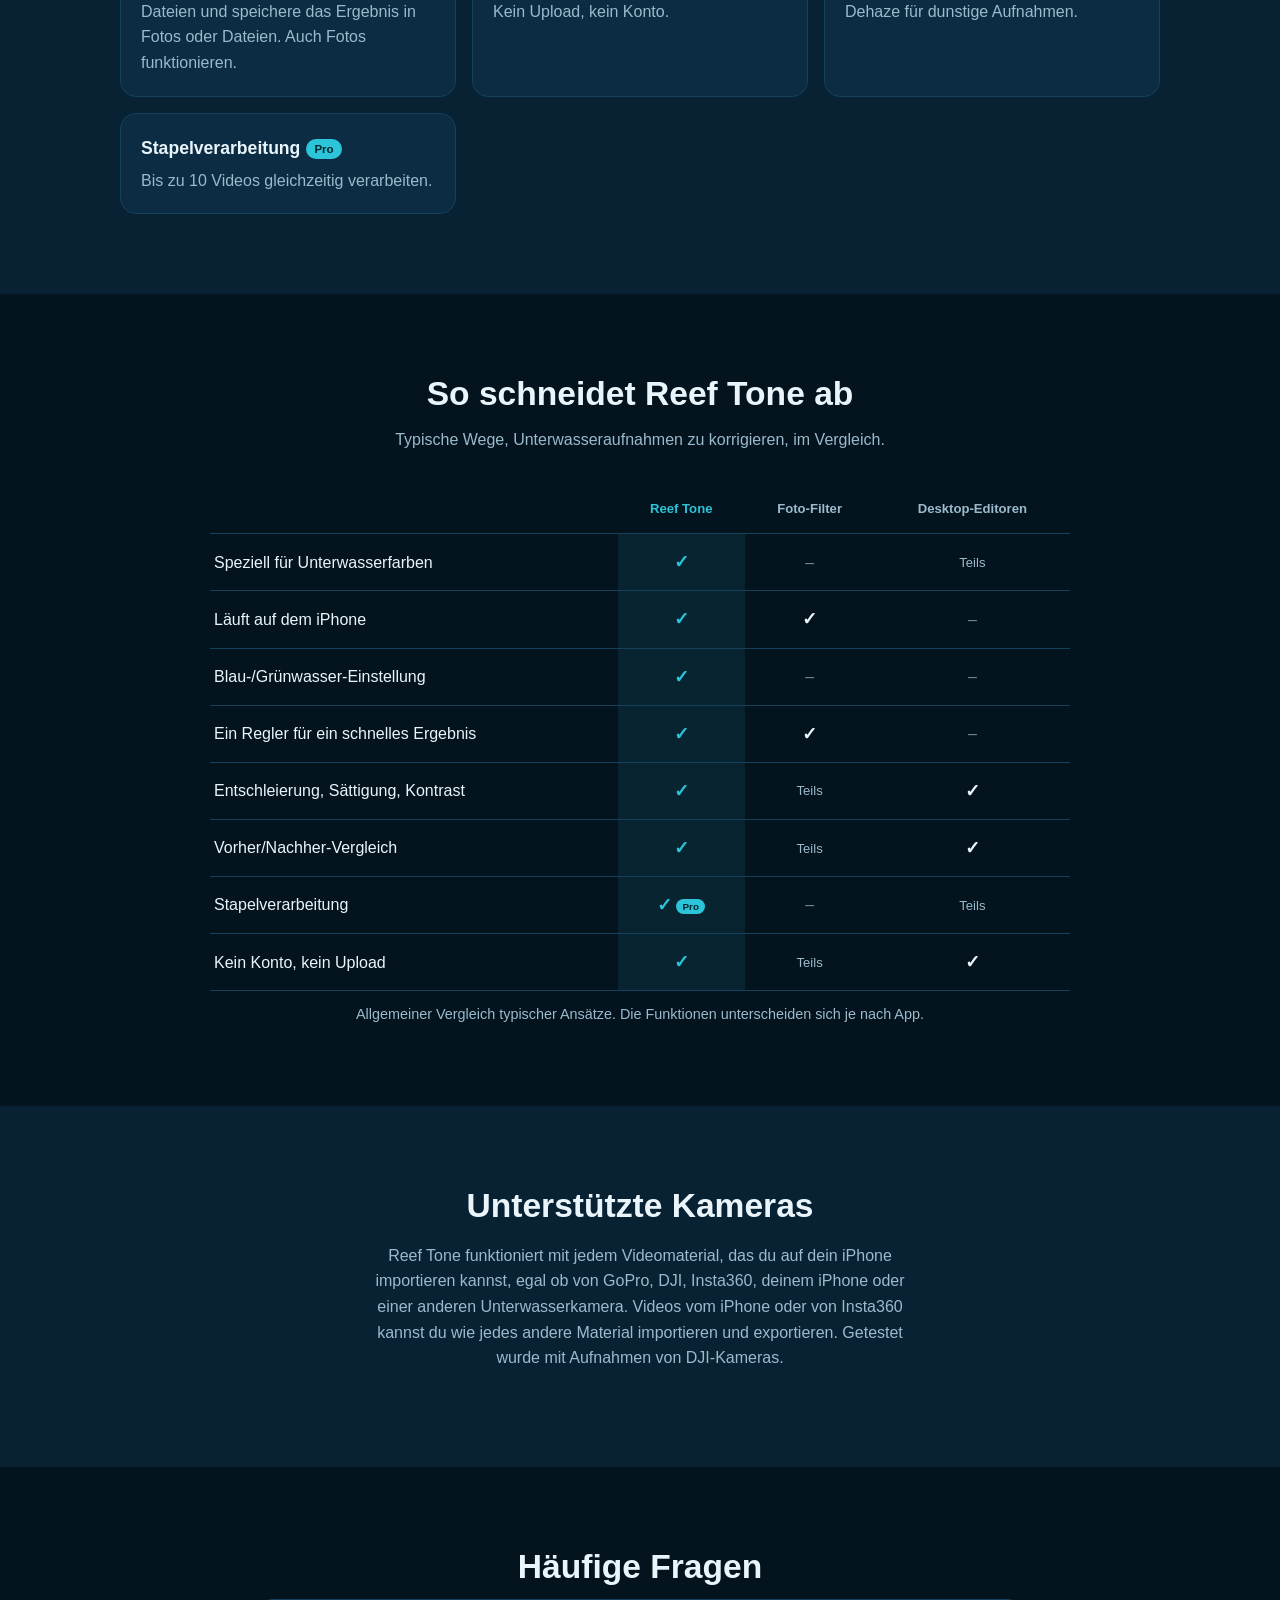
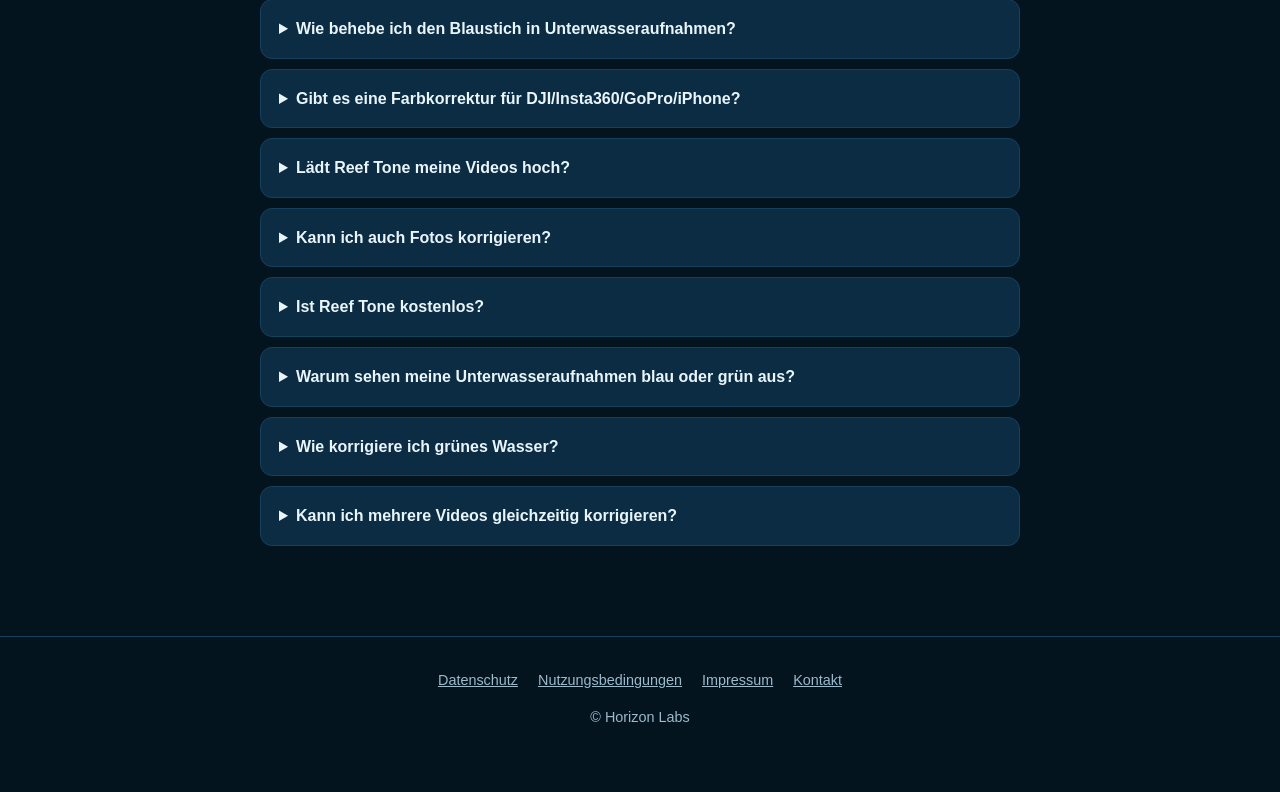
==== commit 73d5d3f8: "Position Reef Tone as video-first in FAQ and feature card" ====
--- a/de/index.html
+++ b/de/index.html
@@ -89,7 +89,7 @@
           "name": "Kann ich auch Fotos korrigieren?",
           "acceptedAnswer": {
             "@type": "Answer",
-            "text": "Ja. Du kannst Fotos und Videos importieren. Das Ergebnis wird nur gespeichert, wenn du es selbst in deiner Fotomediathek oder in Dateien sicherst."
+            "text": "Reef Tone ist primär auf Unterwasservideos ausgelegt, du kannst aber auch Fotos importieren. Das Ergebnis wird nur gespeichert, wenn du es selbst in deiner Fotomediathek oder in Dateien sicherst."
           }
         },
         {
@@ -197,7 +197,7 @@
         <li class="card"><h3>Blaues oder grünes Wasser</h3><p>Gib an, wie das Wasser aussah, damit die Korrektur zu deinem Tauchgang passt.</p></li>
         <li class="card"><h3>Einstellbare Intensität</h3><p>Passe die Korrektur an und vergleiche Original und Ergebnis, bevor du speicherst.</p></li>
         <li class="card"><h3>Presets</h3><p>Speichere Wasserfarbe und aktuelle Werte als Preset und nutze sie erneut.</p></li>
-        <li class="card"><h3>Fotos und Videos</h3><p>Importiere aus Fotos oder Dateien und speichere das Ergebnis in Fotos oder Dateien.</p></li>
+        <li class="card"><h3>Für Unterwasservideos gemacht</h3><p>Importiere Videos aus Fotos oder Dateien und speichere das Ergebnis in Fotos oder Dateien. Auch Fotos funktionieren.</p></li>
         <li class="card"><h3>Privat von Grund auf</h3><p>Alles wird auf deinem Gerät verarbeitet. Kein Upload, kein Konto.</p></li>
         <li class="card"><h3>Präzises Dehazing<span class="badge">Pro</span></h3><p>Physikalisch basierter Unterwasser-Dehaze für dunstige Aufnahmen.</p></li>
         <li class="card"><h3>Stapelverarbeitung<span class="badge">Pro</span></h3><p>Bis zu 10 Videos gleichzeitig verarbeiten.</p></li>
@@ -245,7 +245,7 @@
         <details><summary>Wie behebe ich den Blaustich in Unterwasseraufnahmen?</summary><p>Importiere dein Video, wähle blaues oder grünes Wasser, stelle die Intensität ein und prüfe das Ergebnis im Vorher-Nachher-Vergleich. Wasser absorbiert zuerst rotes Licht, deshalb wirken unbearbeitete Aufnahmen blaugrün; Reef Tone gleicht das aus.</p></details>
         <details><summary>Gibt es eine Farbkorrektur für DJI/Insta360/GoPro/iPhone?</summary><p>Ja. Reef Tone funktioniert mit jedem Videomaterial, das du aus Fotos oder Dateien importierst, und ist daher nicht an eine Kamera gebunden. Getestet wurde mit Aufnahmen von DJI-Kameras.</p></details>
         <details><summary>Lädt Reef Tone meine Videos hoch?</summary><p>Nein. Fotos und Videos werden auf deinem Gerät verarbeitet. Es gibt keinen Upload und kein Konto.</p></details>
-        <details><summary>Kann ich auch Fotos korrigieren?</summary><p>Ja. Du kannst Fotos und Videos importieren. Das Ergebnis wird nur gespeichert, wenn du es selbst in deiner Fotomediathek oder in Dateien sicherst.</p></details>
+        <details><summary>Kann ich auch Fotos korrigieren?</summary><p>Reef Tone ist primär auf Unterwasservideos ausgelegt, du kannst aber auch Fotos importieren. Das Ergebnis wird nur gespeichert, wenn du es selbst in deiner Fotomediathek oder in Dateien sicherst.</p></details>
         <details><summary>Ist Reef Tone kostenlos?</summary><p>Die kostenlose Version ist in der Anzahl exportierbarer Videos begrenzt. Reef Tone Pro schaltet unbegrenzte Videos, präzises Dehazing und Stapelverarbeitung frei, als Abo oder Einmalkauf. Aktuelle Preise findest du im App Store.</p></details>
         <details><summary>Warum sehen meine Unterwasseraufnahmen blau oder grün aus?</summary><p>Wasser schluckt Licht Farbe für Farbe. Rot verschwindet zuerst (nach etwa 5 m), danach Orange und Gelb, deshalb wirken tiefere Aufnahmen blaugrün. Reef Tone gleicht die verlorenen Farben aus.</p></details>
         <details><summary>Wie korrigiere ich grünes Wasser?</summary><p>Wähle Grün, wenn das Wasser grün aussah. Reef Tone passt die Korrektur dann an grünes Wasser an. Du kannst die Intensität feinjustieren und das Ergebnis vor dem Speichern mit dem Vorher/Nachher-Vergleich prüfen.</p></details>
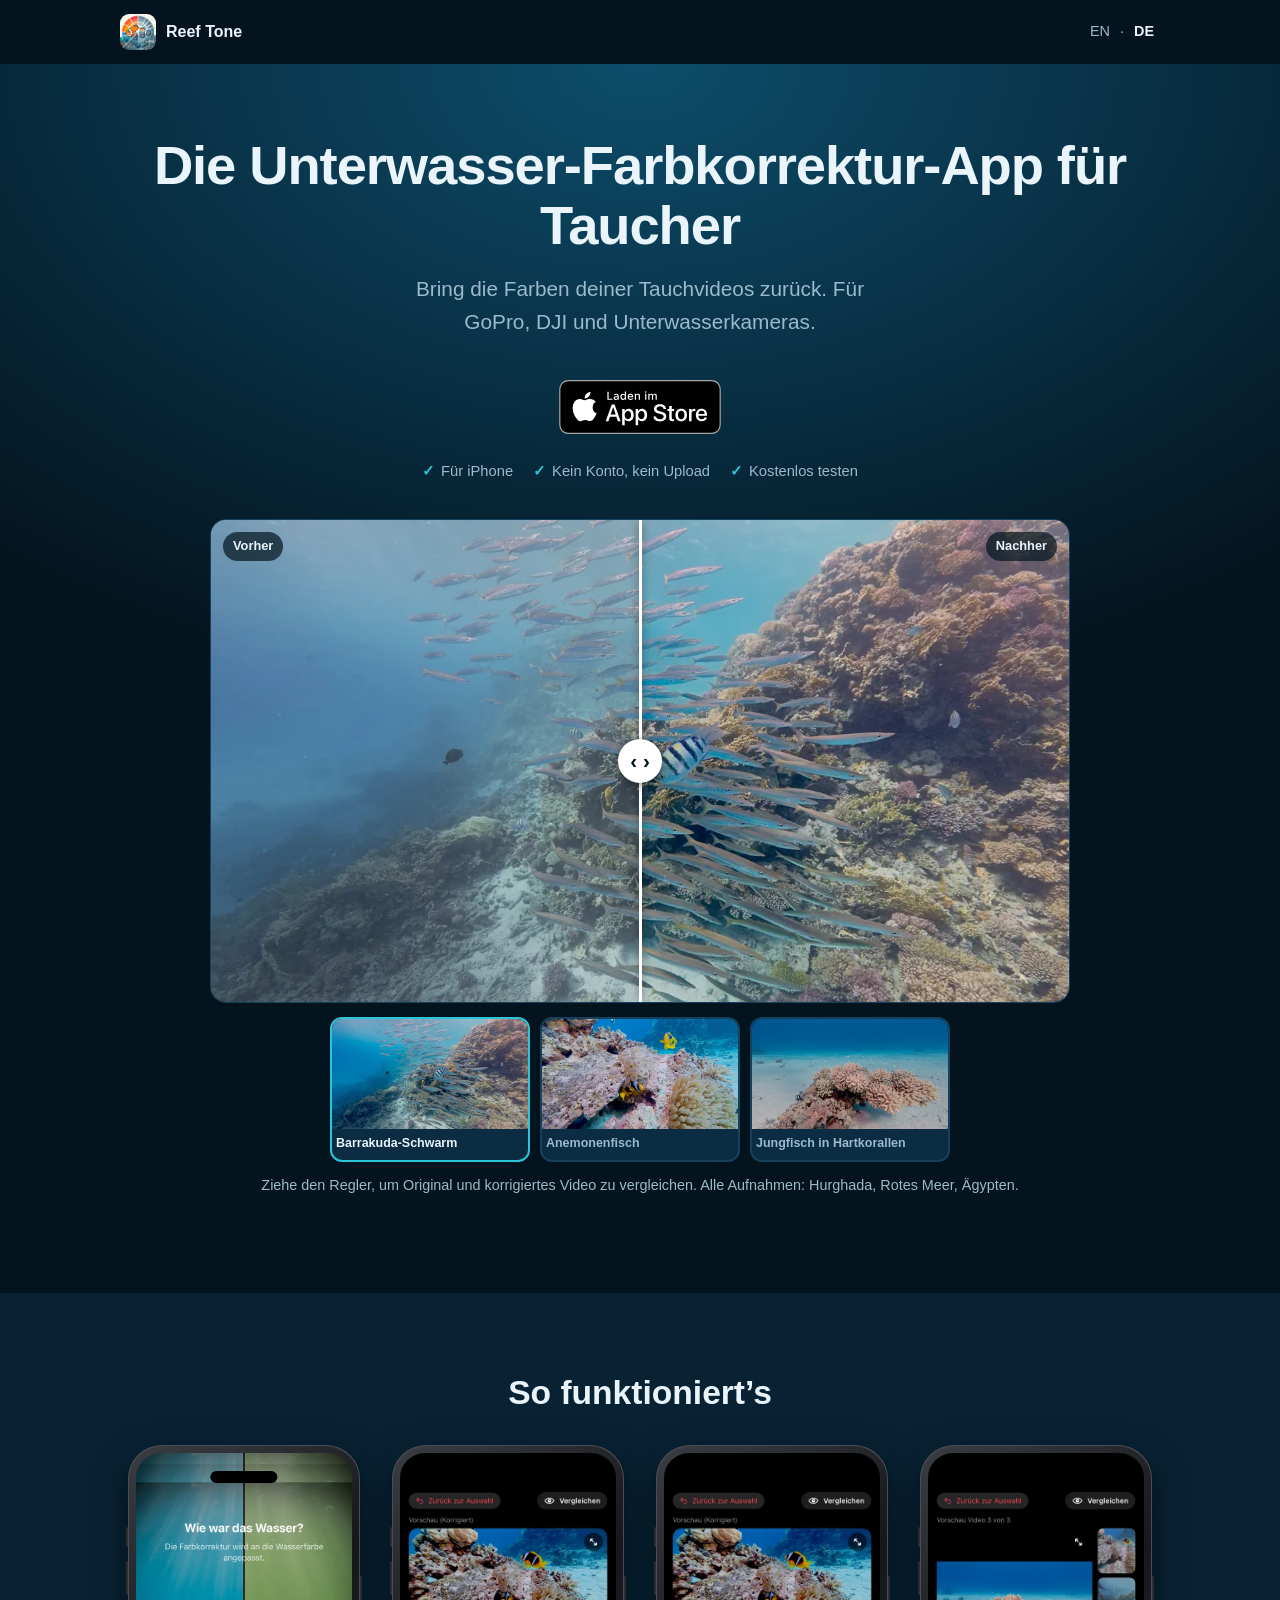
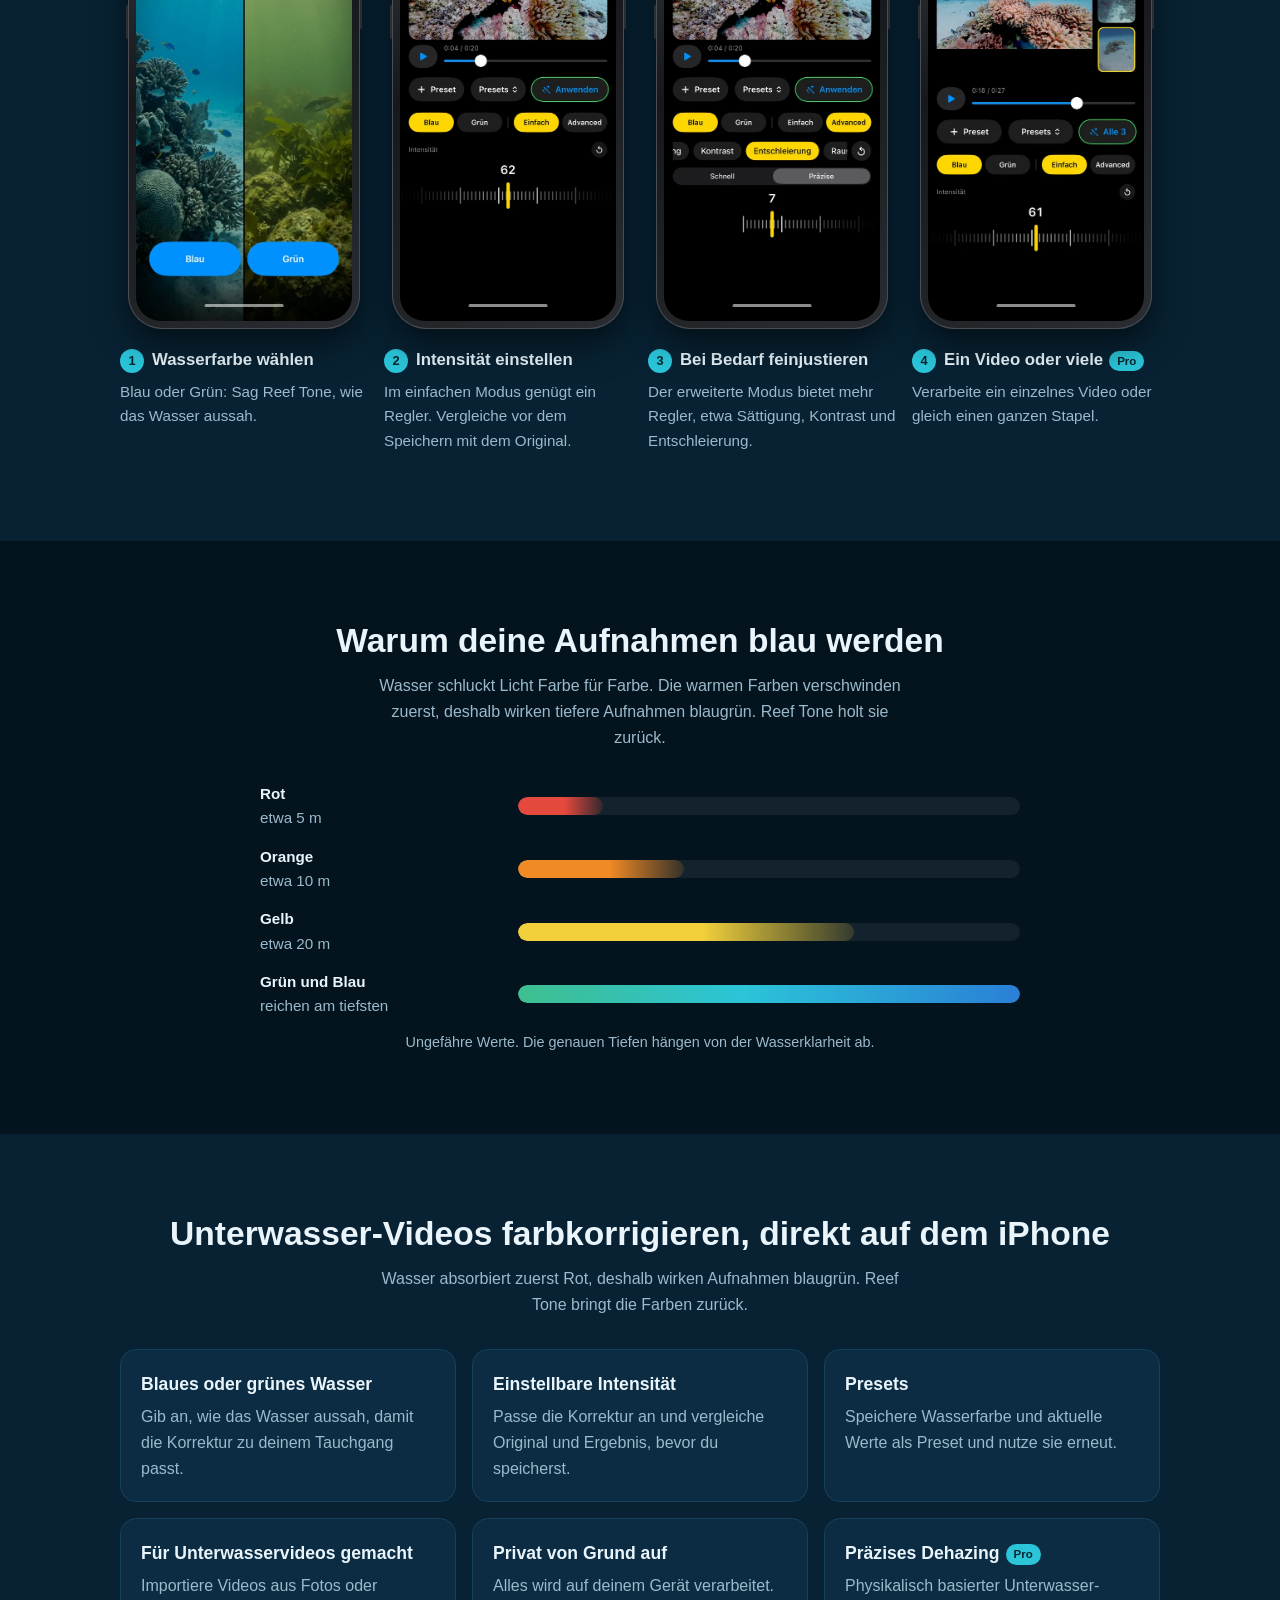
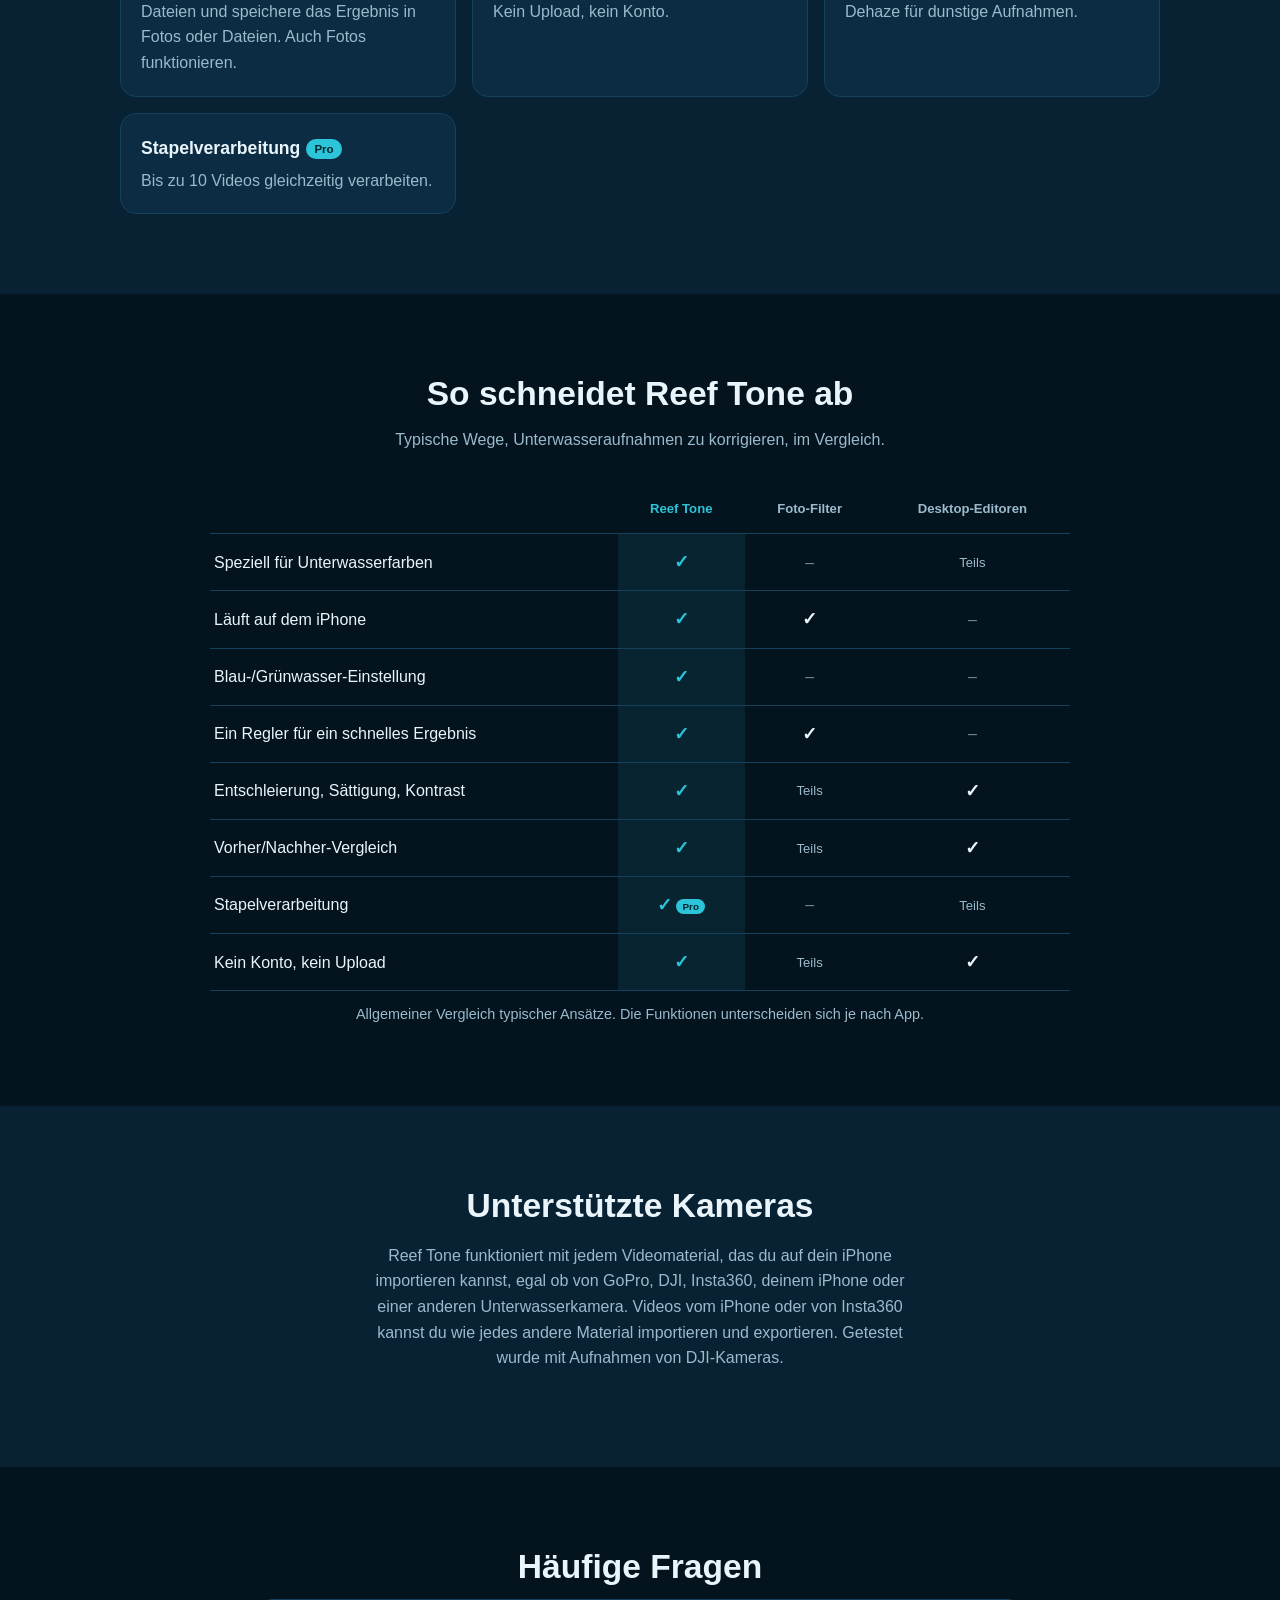
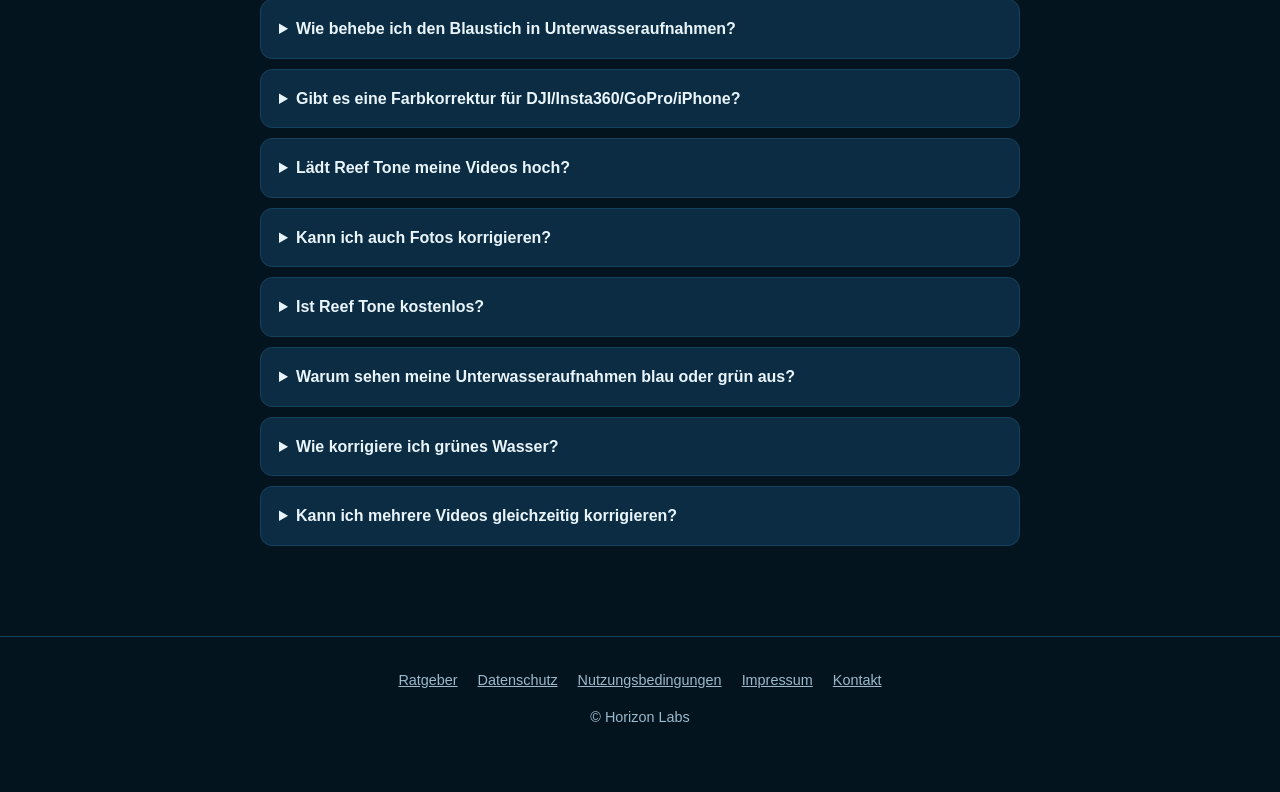
==== commit 2bd32df2: "Add underwater color correction guide (EN/DE) and link it in footer and sitemap" ====
--- a/de/index.html
+++ b/de/index.html
@@ -35,7 +35,7 @@
       "name": "Reef Tone",
       "applicationCategory": "MultimediaApplication",
       "operatingSystem": "iOS",
-      "description": "Farbkorrektur für Unterwasser-Videos und -Fotos. Wähle blaues oder grünes Wasser, stelle die Intensität ein und speichere das Ergebnis. Verarbeitung auf deinem Gerät.",
+      "description": "Farbkorrektur für Unterwasservideos von Tauchern. Wähle blaues oder grünes Wasser, stelle die Intensität ein und speichere das Ergebnis. Verarbeitung auf deinem Gerät.",
       "inLanguage": "de",
       "url": "https://reeftone.app/de/",
       "image": "https://reeftone.app/assets/app-icon-512.jpg",
@@ -258,6 +258,7 @@
 <footer class="site-footer">
   <div class="wrap">
     <nav aria-label="Rechtliches">
+      <a href="unterwasser-farbkorrektur.html">Ratgeber</a>
       <a href="https://horizonlabsdev.github.io/ReefTone/privacy.html">Datenschutz</a>
       <a href="https://horizonlabsdev.github.io/ReefTone/terms.html">Nutzungsbedingungen</a>
       <a href="impressum.html">Impressum</a>
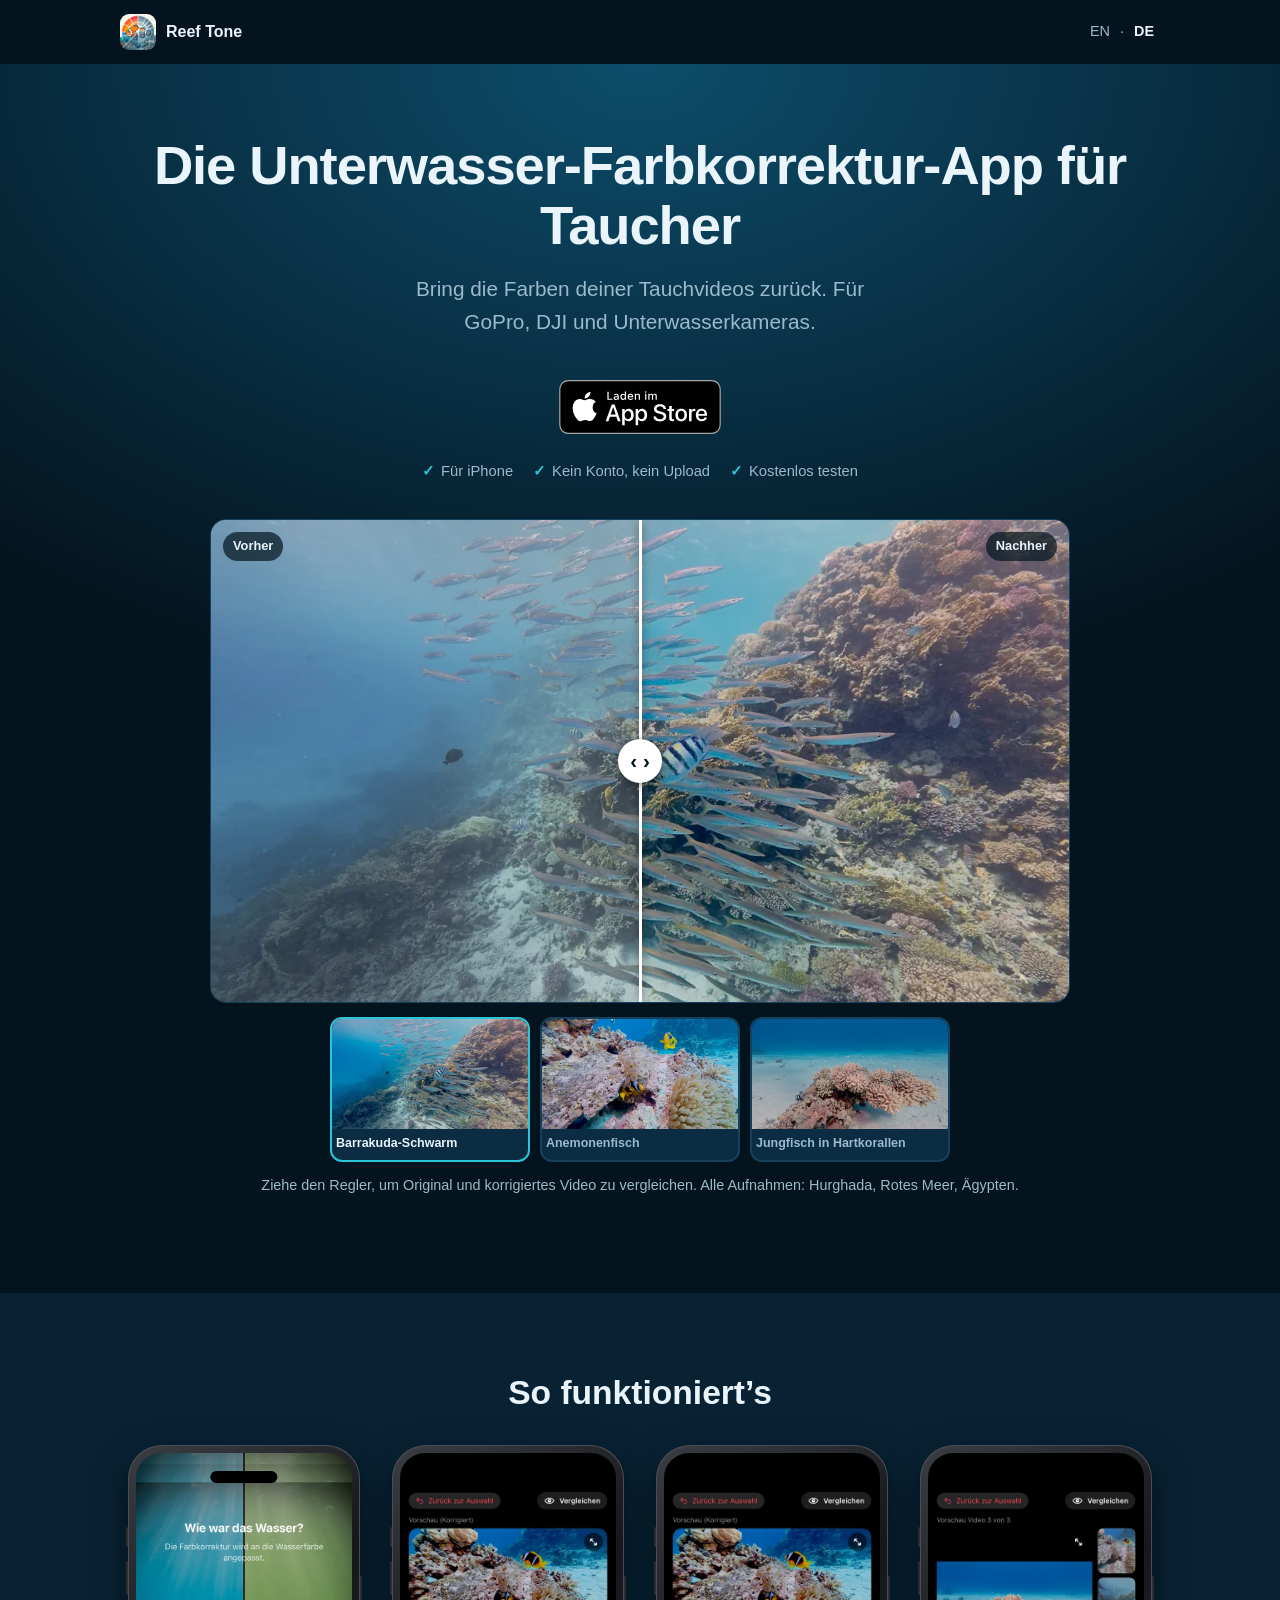
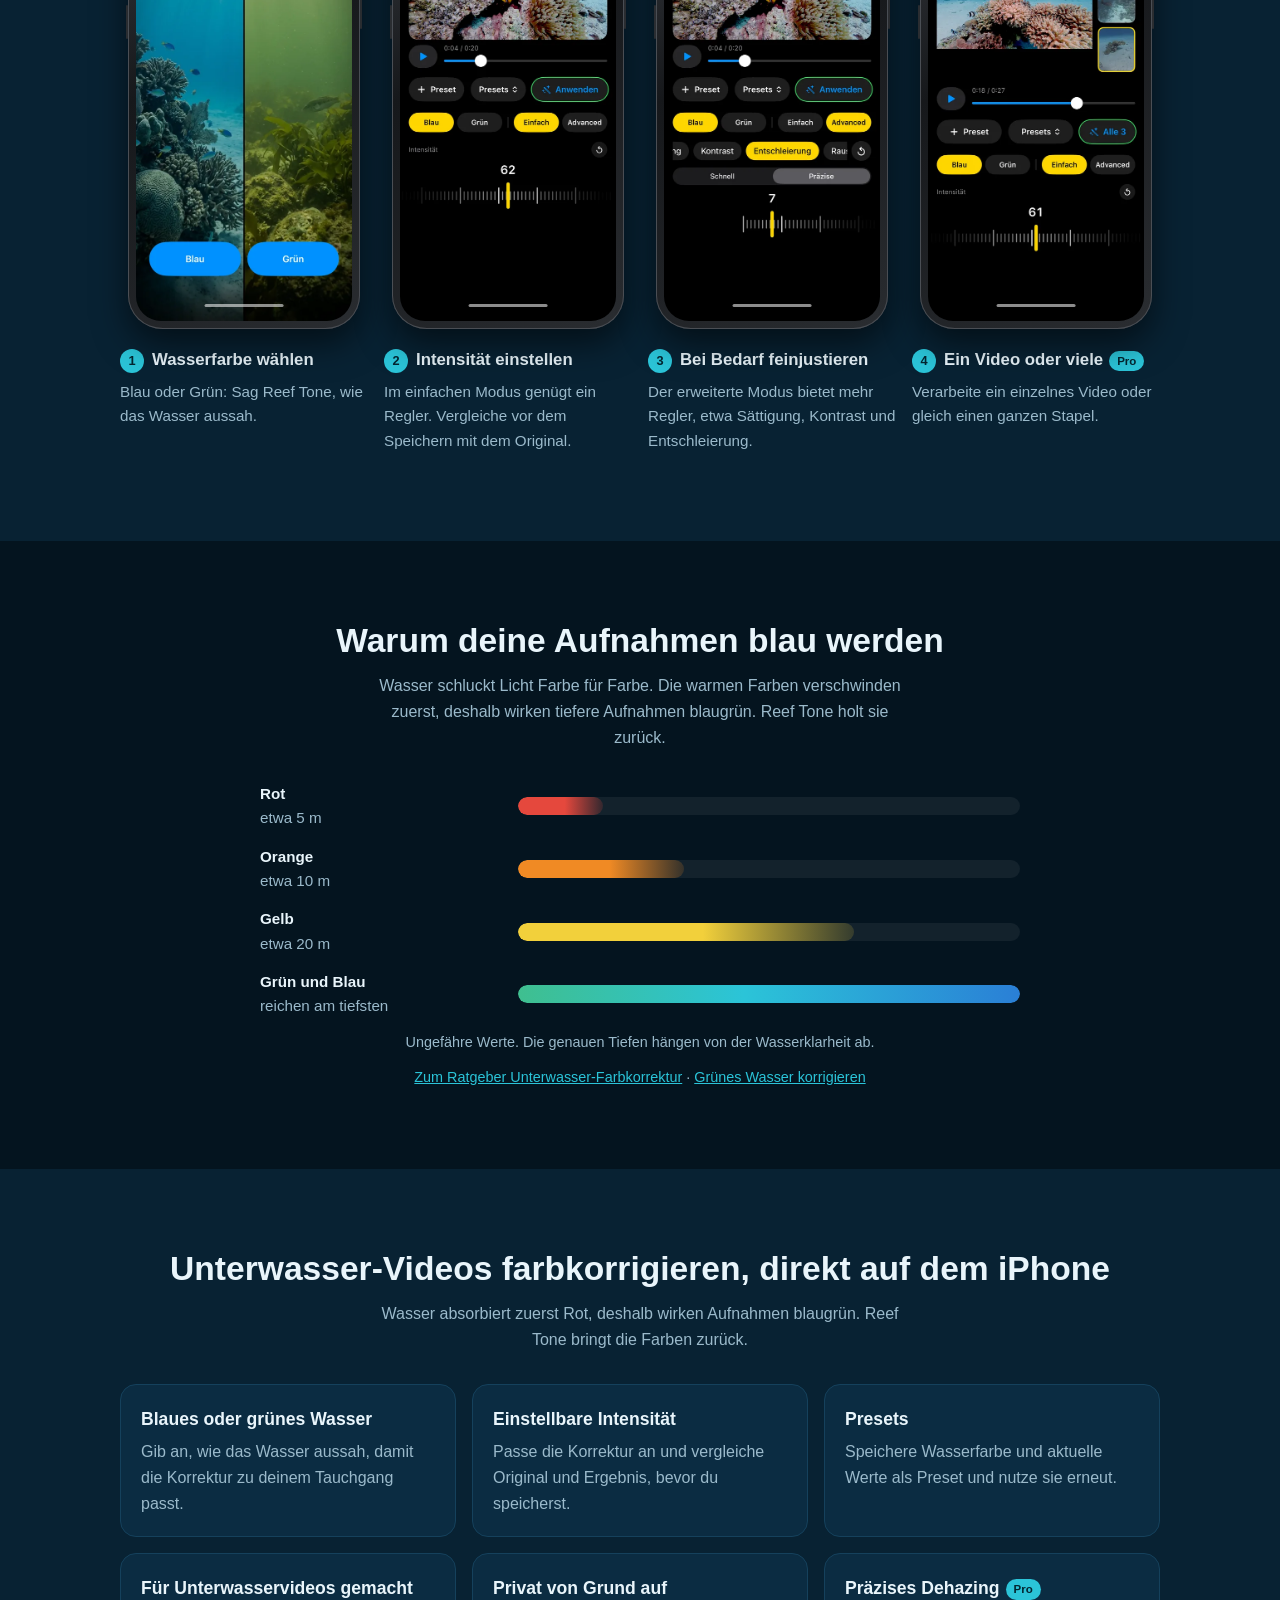
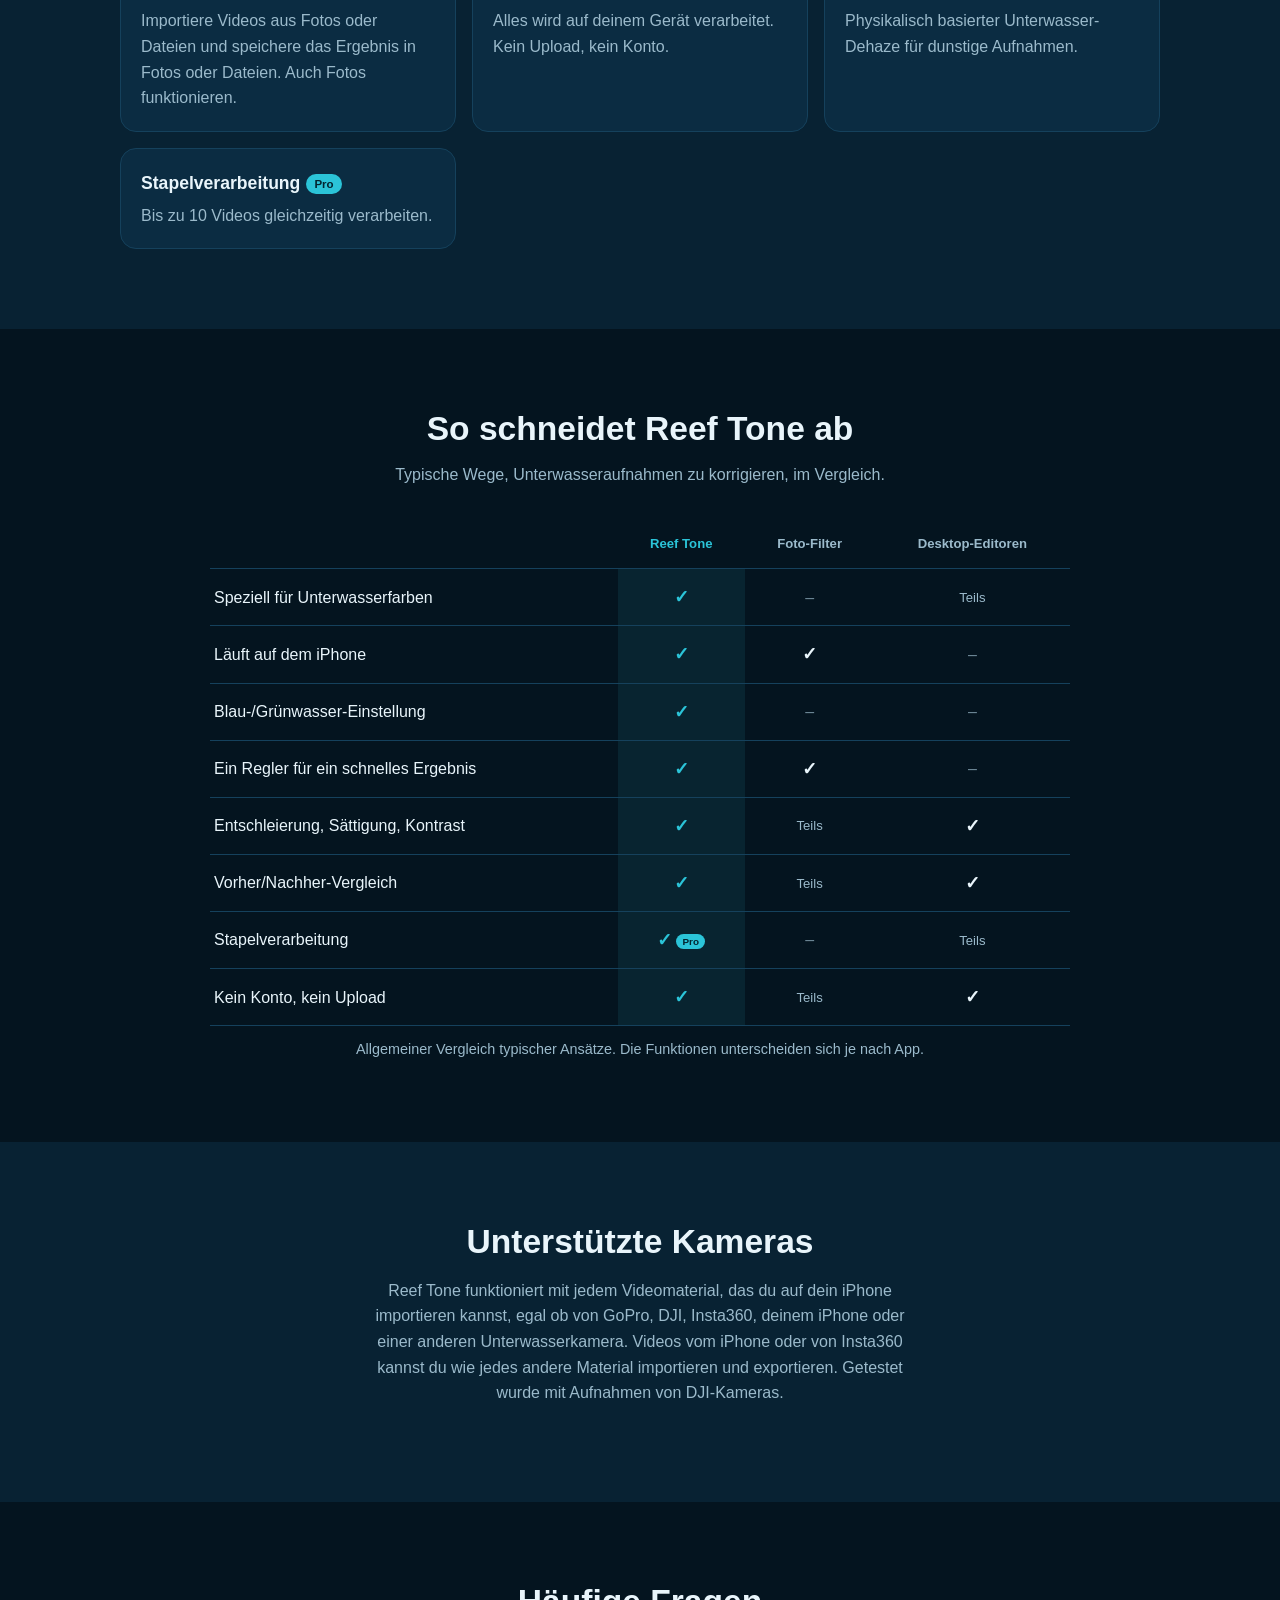
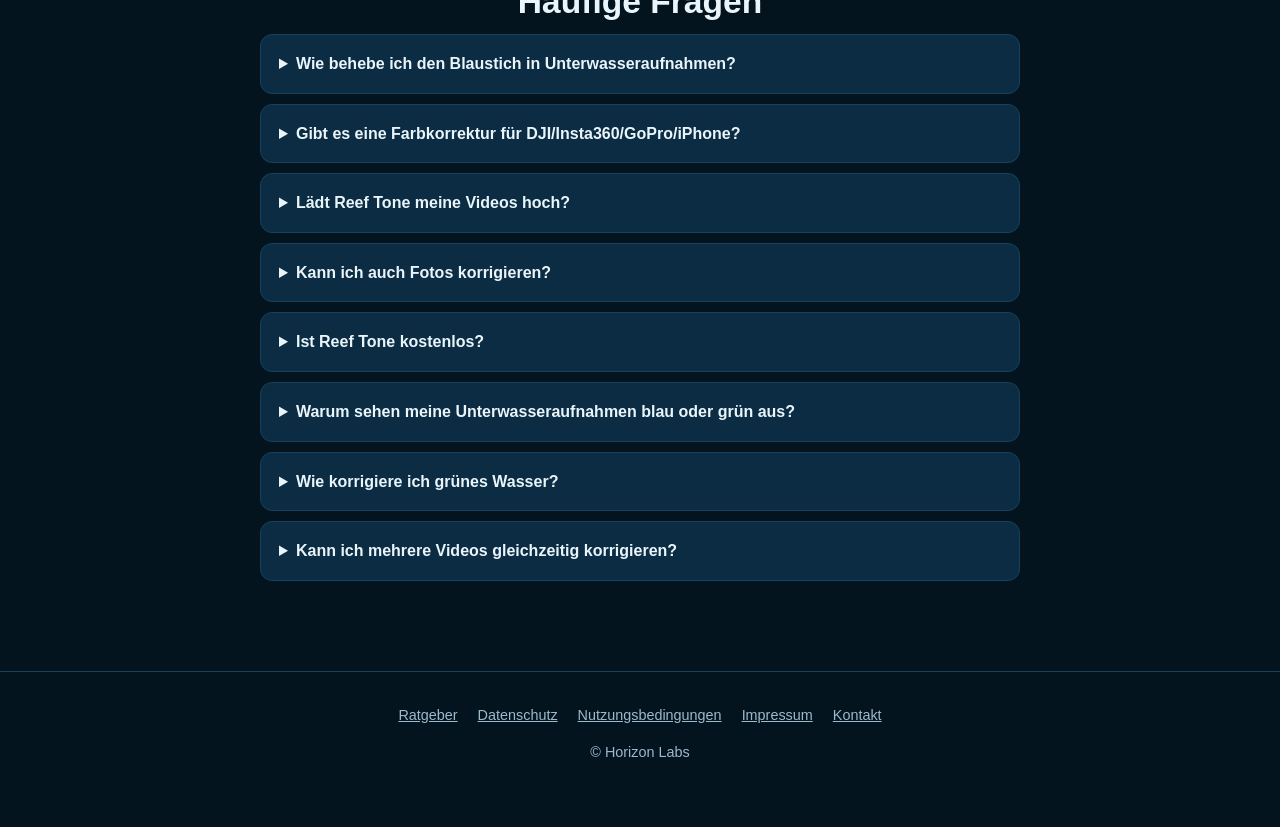
==== commit 580c9bf4: "Add green water and DJI Osmo Action guides (EN/DE) and link them from home and FAQ" ====
--- a/de/index.html
+++ b/de/index.html
@@ -186,6 +186,7 @@
         <li class="depth-row"><span class="depth-label"><strong>Grün und Blau</strong> <span>reichen am tiefsten</span></span><span class="depth-track"><span class="depth-bar blue" style="width:100%"></span></span></li>
       </ul>
       <p class="caption">Ungefähre Werte. Die genauen Tiefen hängen von der Wasserklarheit ab.</p>
+      <p class="caption"><a href="unterwasser-farbkorrektur.html">Zum Ratgeber Unterwasser-Farbkorrektur</a> · <a href="gruenes-wasser.html">Grünes Wasser korrigieren</a></p>
     </div>
   </section>
 
@@ -243,12 +244,12 @@
       <h2 id="faq-title">Häufige Fragen</h2>
       <div class="faq">
         <details><summary>Wie behebe ich den Blaustich in Unterwasseraufnahmen?</summary><p>Importiere dein Video, wähle blaues oder grünes Wasser, stelle die Intensität ein und prüfe das Ergebnis im Vorher-Nachher-Vergleich. Wasser absorbiert zuerst rotes Licht, deshalb wirken unbearbeitete Aufnahmen blaugrün; Reef Tone gleicht das aus.</p></details>
-        <details><summary>Gibt es eine Farbkorrektur für DJI/Insta360/GoPro/iPhone?</summary><p>Ja. Reef Tone funktioniert mit jedem Videomaterial, das du aus Fotos oder Dateien importierst, und ist daher nicht an eine Kamera gebunden. Getestet wurde mit Aufnahmen von DJI-Kameras.</p></details>
+        <details><summary>Gibt es eine Farbkorrektur für DJI/Insta360/GoPro/iPhone?</summary><p>Ja. Reef Tone funktioniert mit jedem Videomaterial, das du aus Fotos oder Dateien importierst, und ist daher nicht an eine Kamera gebunden. Getestet wurde mit Aufnahmen von DJI-Kameras. <a href="dji-osmo-action.html">Ratgeber zur DJI Osmo Action</a>.</p></details>
         <details><summary>Lädt Reef Tone meine Videos hoch?</summary><p>Nein. Fotos und Videos werden auf deinem Gerät verarbeitet. Es gibt keinen Upload und kein Konto.</p></details>
         <details><summary>Kann ich auch Fotos korrigieren?</summary><p>Reef Tone ist primär auf Unterwasservideos ausgelegt, du kannst aber auch Fotos importieren. Das Ergebnis wird nur gespeichert, wenn du es selbst in deiner Fotomediathek oder in Dateien sicherst.</p></details>
         <details><summary>Ist Reef Tone kostenlos?</summary><p>Die kostenlose Version ist in der Anzahl exportierbarer Videos begrenzt. Reef Tone Pro schaltet unbegrenzte Videos, präzises Dehazing und Stapelverarbeitung frei, als Abo oder Einmalkauf. Aktuelle Preise findest du im App Store.</p></details>
         <details><summary>Warum sehen meine Unterwasseraufnahmen blau oder grün aus?</summary><p>Wasser schluckt Licht Farbe für Farbe. Rot verschwindet zuerst (nach etwa 5 m), danach Orange und Gelb, deshalb wirken tiefere Aufnahmen blaugrün. Reef Tone gleicht die verlorenen Farben aus.</p></details>
-        <details><summary>Wie korrigiere ich grünes Wasser?</summary><p>Wähle Grün, wenn das Wasser grün aussah. Reef Tone passt die Korrektur dann an grünes Wasser an. Du kannst die Intensität feinjustieren und das Ergebnis vor dem Speichern mit dem Vorher/Nachher-Vergleich prüfen.</p></details>
+        <details><summary>Wie korrigiere ich grünes Wasser?</summary><p>Wähle Grün, wenn das Wasser grün aussah. Reef Tone passt die Korrektur dann an grünes Wasser an. Du kannst die Intensität feinjustieren und das Ergebnis vor dem Speichern mit dem Vorher/Nachher-Vergleich prüfen. <a href="gruenes-wasser.html">Zum Ratgeber</a>.</p></details>
         <details><summary>Kann ich mehrere Videos gleichzeitig korrigieren?</summary><p>Ja. Mit Reef Tone Pro verarbeitest du bis zu 10 Videos auf einmal im Stapel.</p></details>
       </div>
     </div>
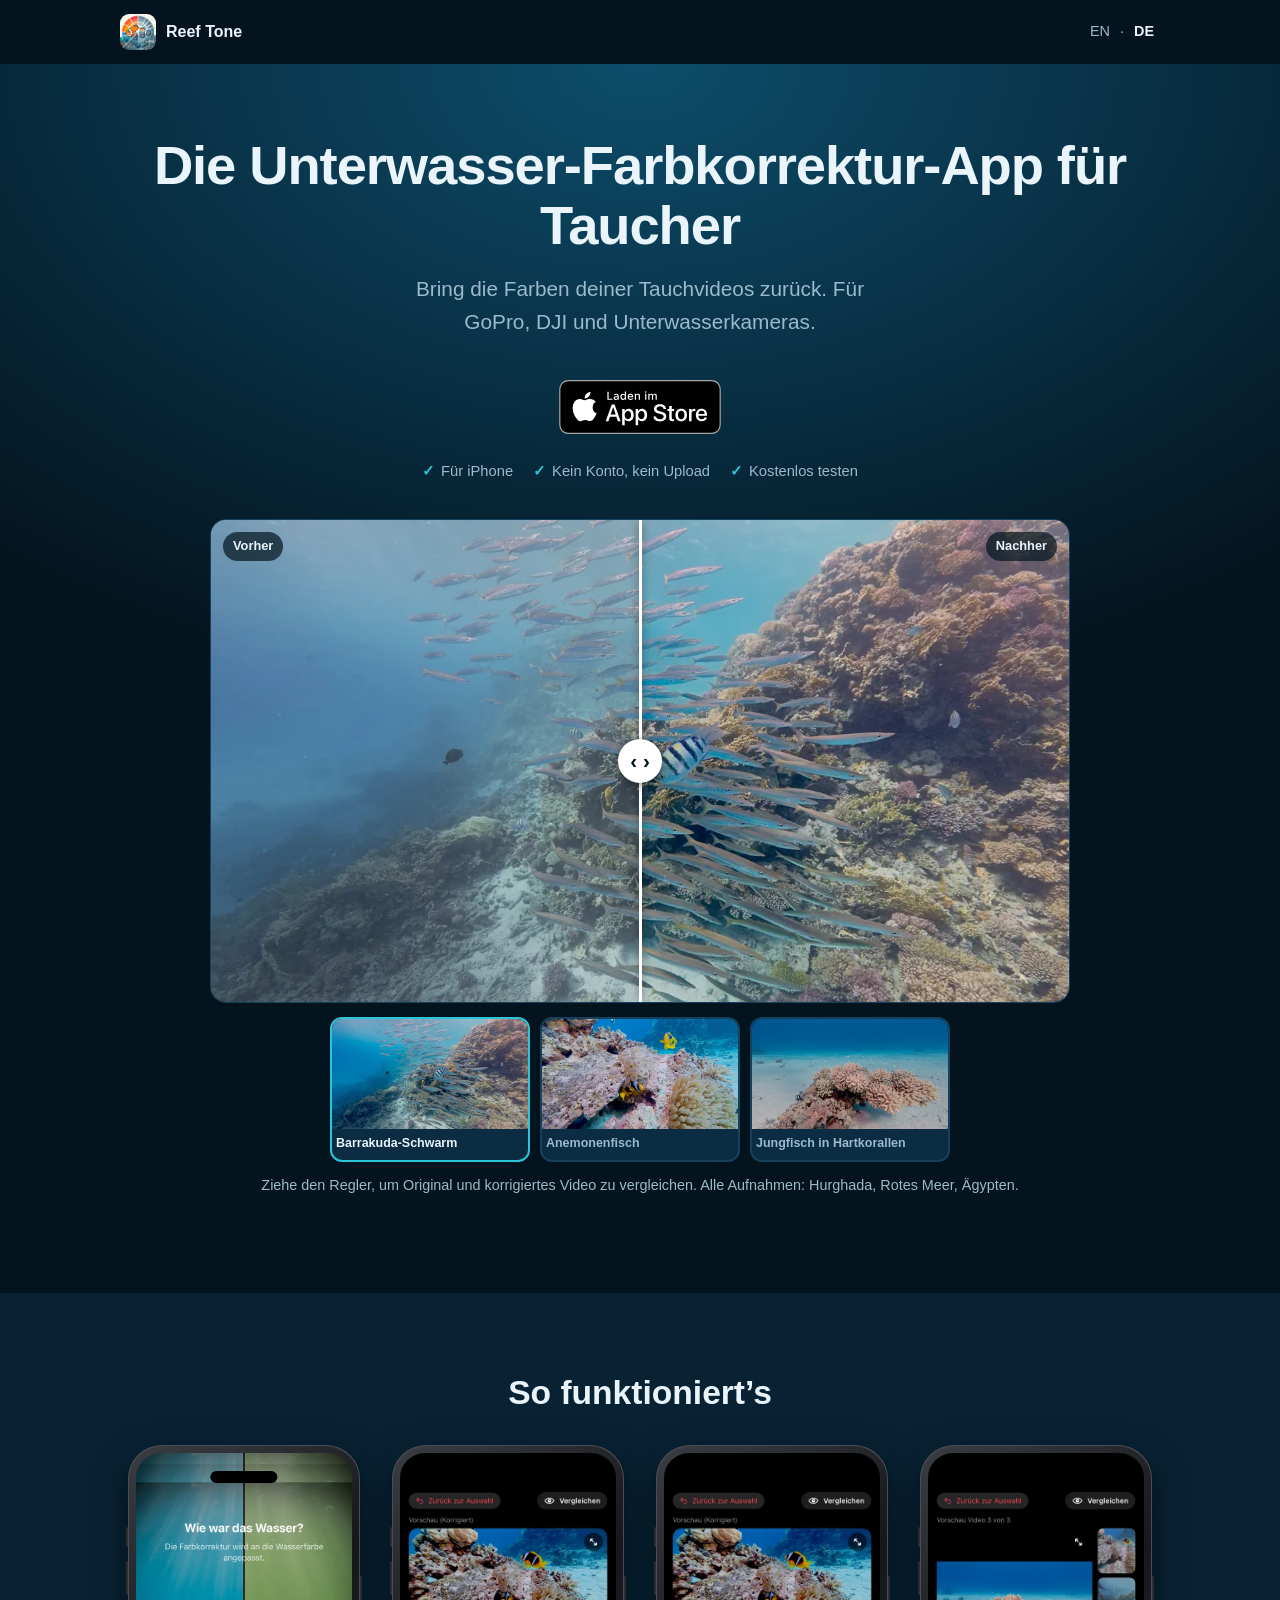
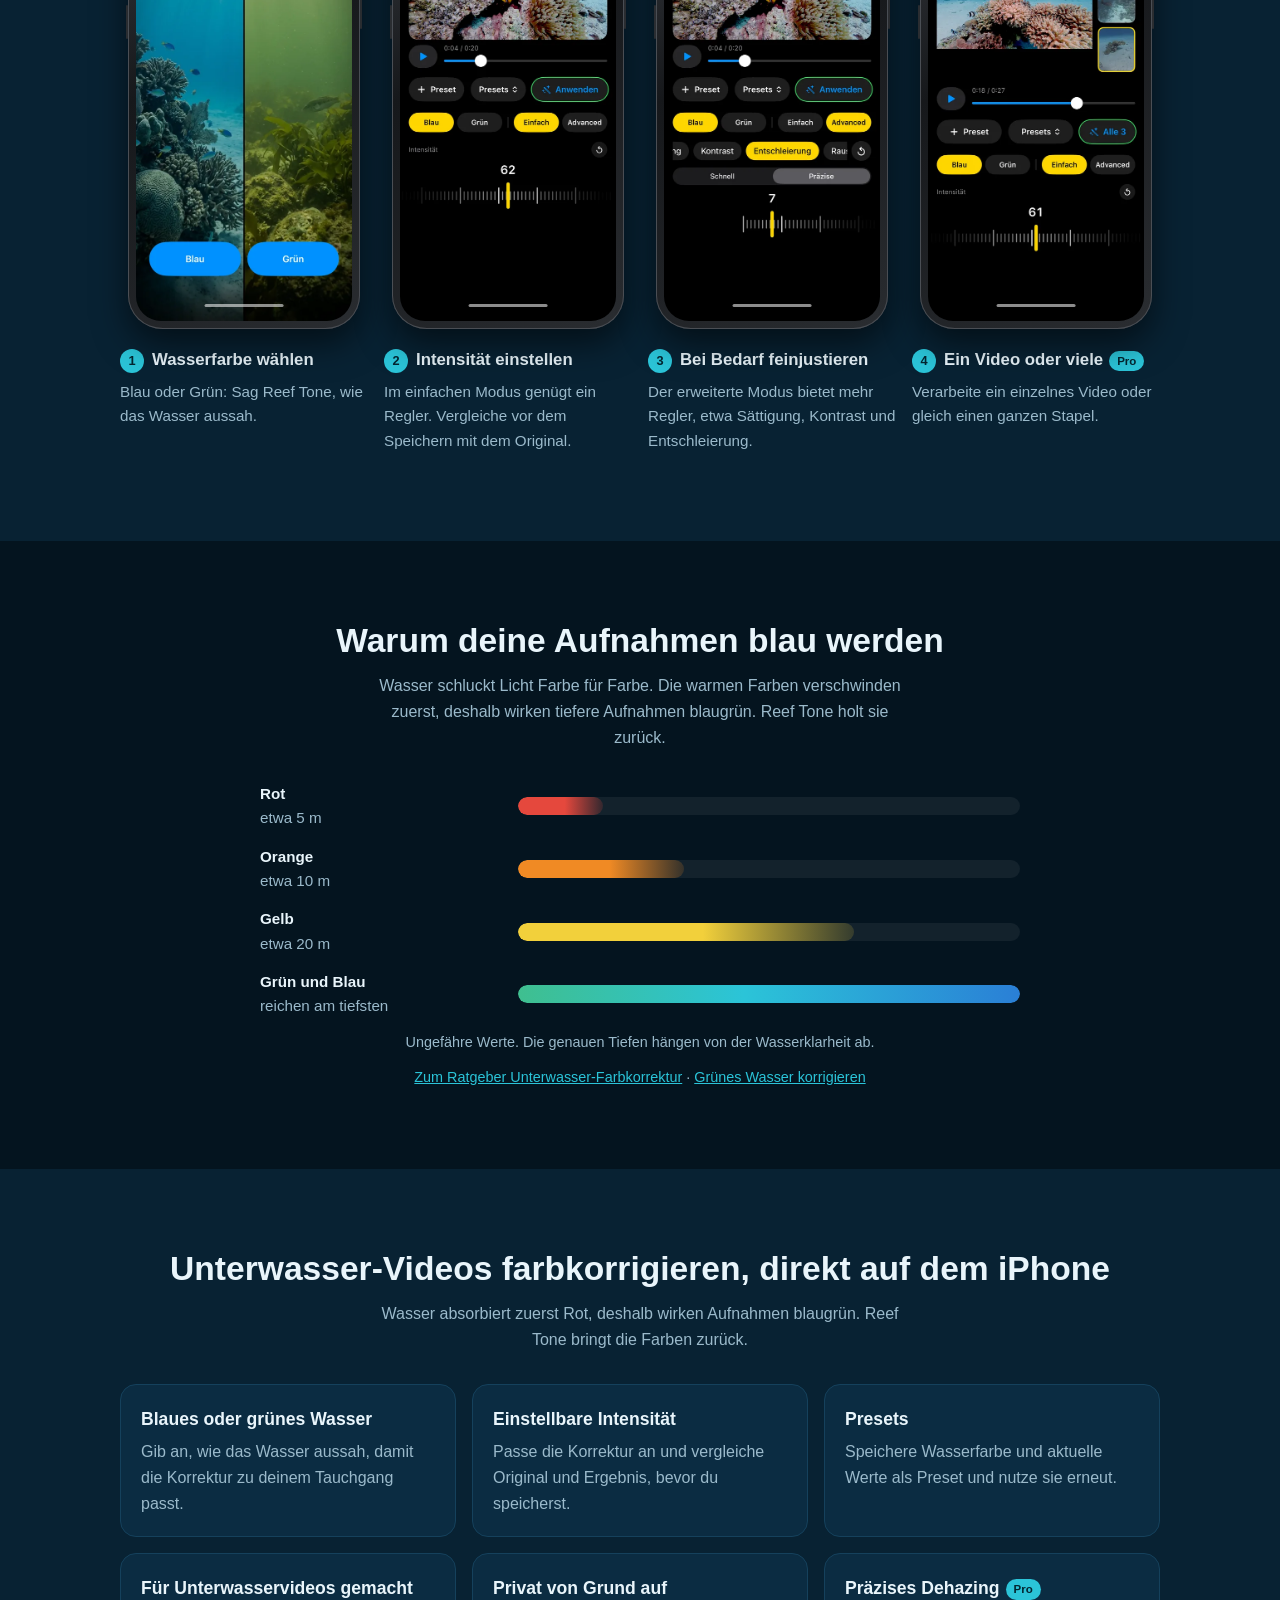
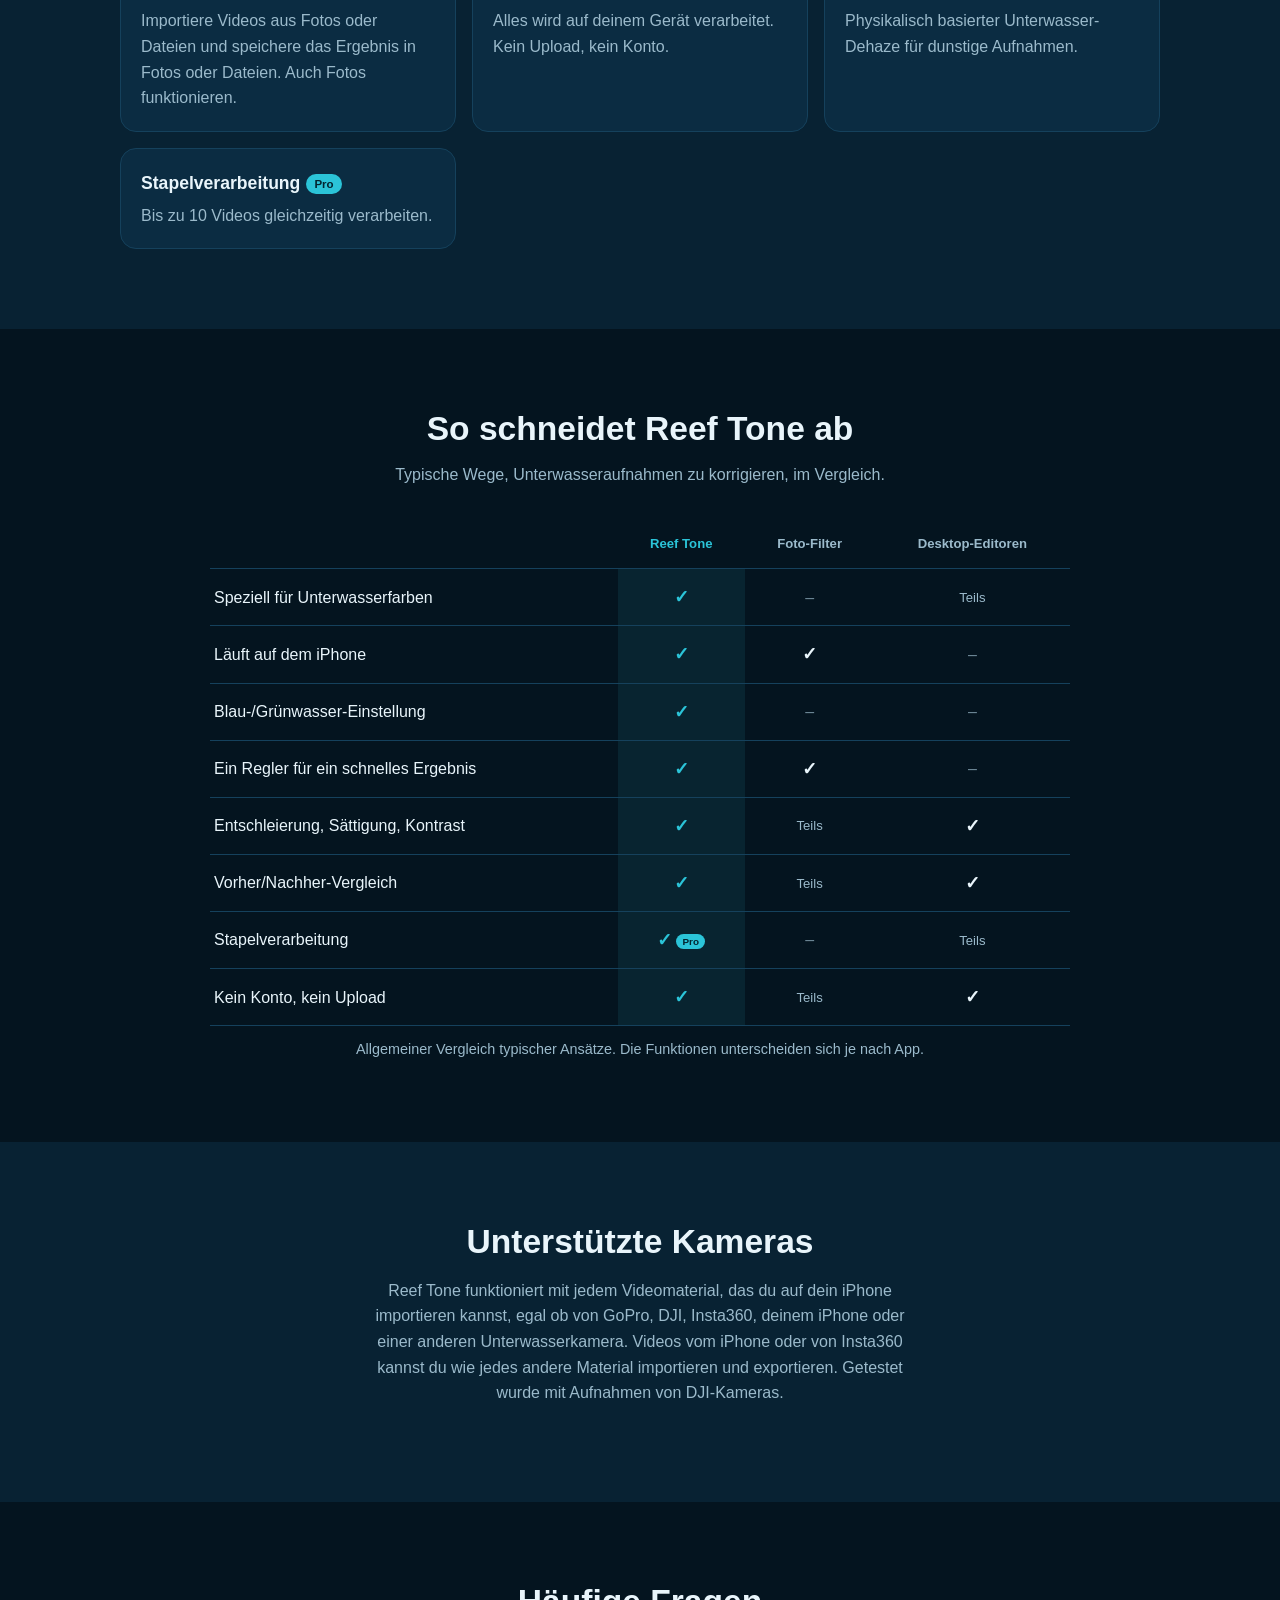
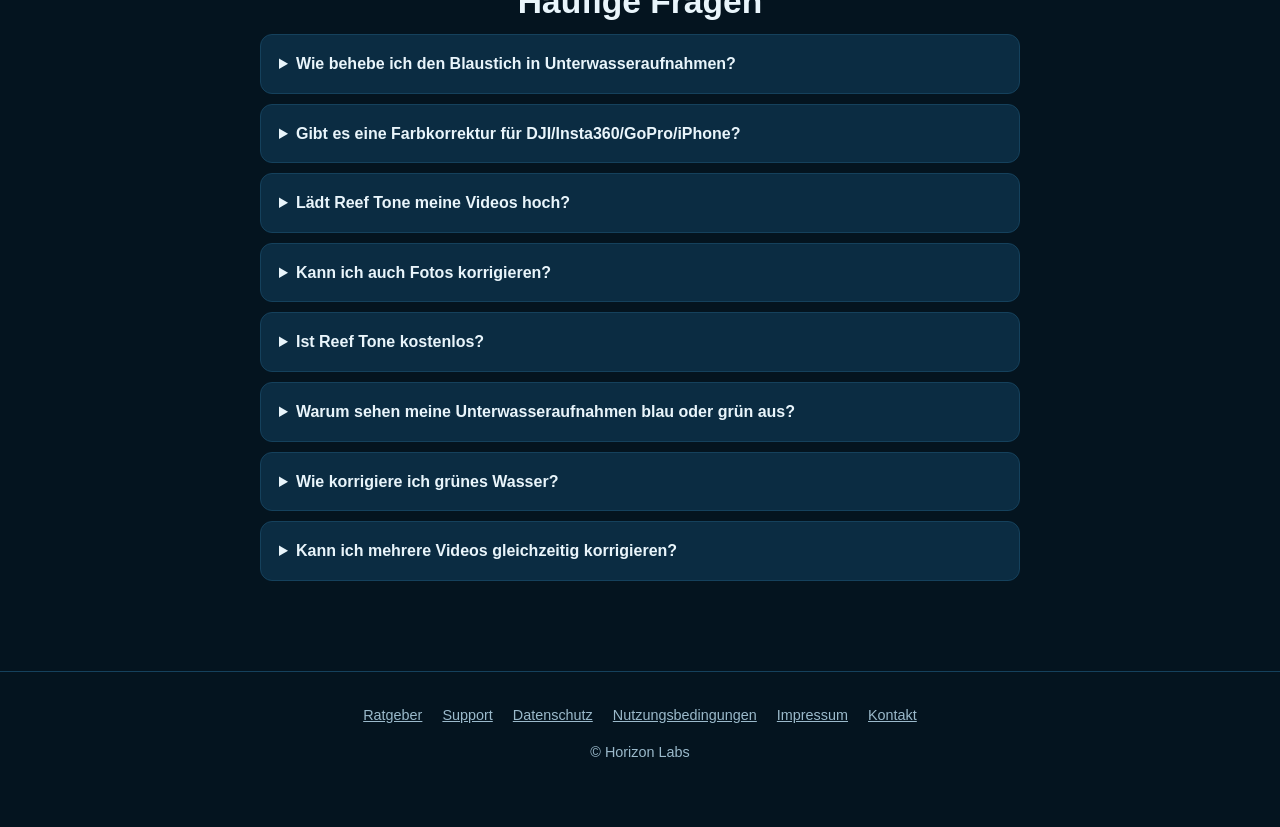
==== commit 3229517d: "Add support page (EN/DE) with contact and FAQ, link it in footers and sitemap" ====
--- a/de/index.html
+++ b/de/index.html
@@ -244,7 +244,7 @@
       <h2 id="faq-title">Häufige Fragen</h2>
       <div class="faq">
         <details><summary>Wie behebe ich den Blaustich in Unterwasseraufnahmen?</summary><p>Importiere dein Video, wähle blaues oder grünes Wasser, stelle die Intensität ein und prüfe das Ergebnis im Vorher-Nachher-Vergleich. Wasser absorbiert zuerst rotes Licht, deshalb wirken unbearbeitete Aufnahmen blaugrün; Reef Tone gleicht das aus.</p></details>
-        <details><summary>Gibt es eine Farbkorrektur für DJI/Insta360/GoPro/iPhone?</summary><p>Ja. Reef Tone funktioniert mit jedem Videomaterial, das du aus Fotos oder Dateien importierst, und ist daher nicht an eine Kamera gebunden. Getestet wurde mit Aufnahmen von DJI-Kameras. <a href="dji-osmo-action.html">Ratgeber zur DJI Osmo Action</a>.</p></details>
+        <details><summary>Gibt es eine Farbkorrektur für DJI/Insta360/GoPro/iPhone?</summary><p>Ja. Reef Tone funktioniert mit jedem Videomaterial, das du aus Fotos oder Dateien importierst, und ist daher nicht an eine Kamera gebunden. Getestet wurde mit Aufnahmen von DJI-Kameras. <a href="dji-osmo-action.html">Ratgeber zur DJI Osmo Action</a>. <a href="gopro-unterwasser.html">Ratgeber zur GoPro</a>.</p></details>
         <details><summary>Lädt Reef Tone meine Videos hoch?</summary><p>Nein. Fotos und Videos werden auf deinem Gerät verarbeitet. Es gibt keinen Upload und kein Konto.</p></details>
         <details><summary>Kann ich auch Fotos korrigieren?</summary><p>Reef Tone ist primär auf Unterwasservideos ausgelegt, du kannst aber auch Fotos importieren. Das Ergebnis wird nur gespeichert, wenn du es selbst in deiner Fotomediathek oder in Dateien sicherst.</p></details>
         <details><summary>Ist Reef Tone kostenlos?</summary><p>Die kostenlose Version ist in der Anzahl exportierbarer Videos begrenzt. Reef Tone Pro schaltet unbegrenzte Videos, präzises Dehazing und Stapelverarbeitung frei, als Abo oder Einmalkauf. Aktuelle Preise findest du im App Store.</p></details>
@@ -260,6 +260,7 @@
   <div class="wrap">
     <nav aria-label="Rechtliches">
       <a href="unterwasser-farbkorrektur.html">Ratgeber</a>
+      <a href="support.html">Support</a>
       <a href="https://horizonlabsdev.github.io/ReefTone/privacy.html">Datenschutz</a>
       <a href="https://horizonlabsdev.github.io/ReefTone/terms.html">Nutzungsbedingungen</a>
       <a href="impressum.html">Impressum</a>
--- a/style.css
+++ b/style.css
@@ -206,4 +206,5 @@
 .legal h1 { font-size: clamp(1.8rem, 6vw, 2.4rem); margin: 0 0 8px; }
 .legal h2 { font-size: 1.15rem; text-align: left; margin: 28px 0 6px; }
 .legal p { margin: 0 0 10px; }
+.legal h3 { font-size: 1rem; text-align: left; margin: 20px 0 4px; }
 .legal .meta { color: var(--muted); font-size: .9rem; }
